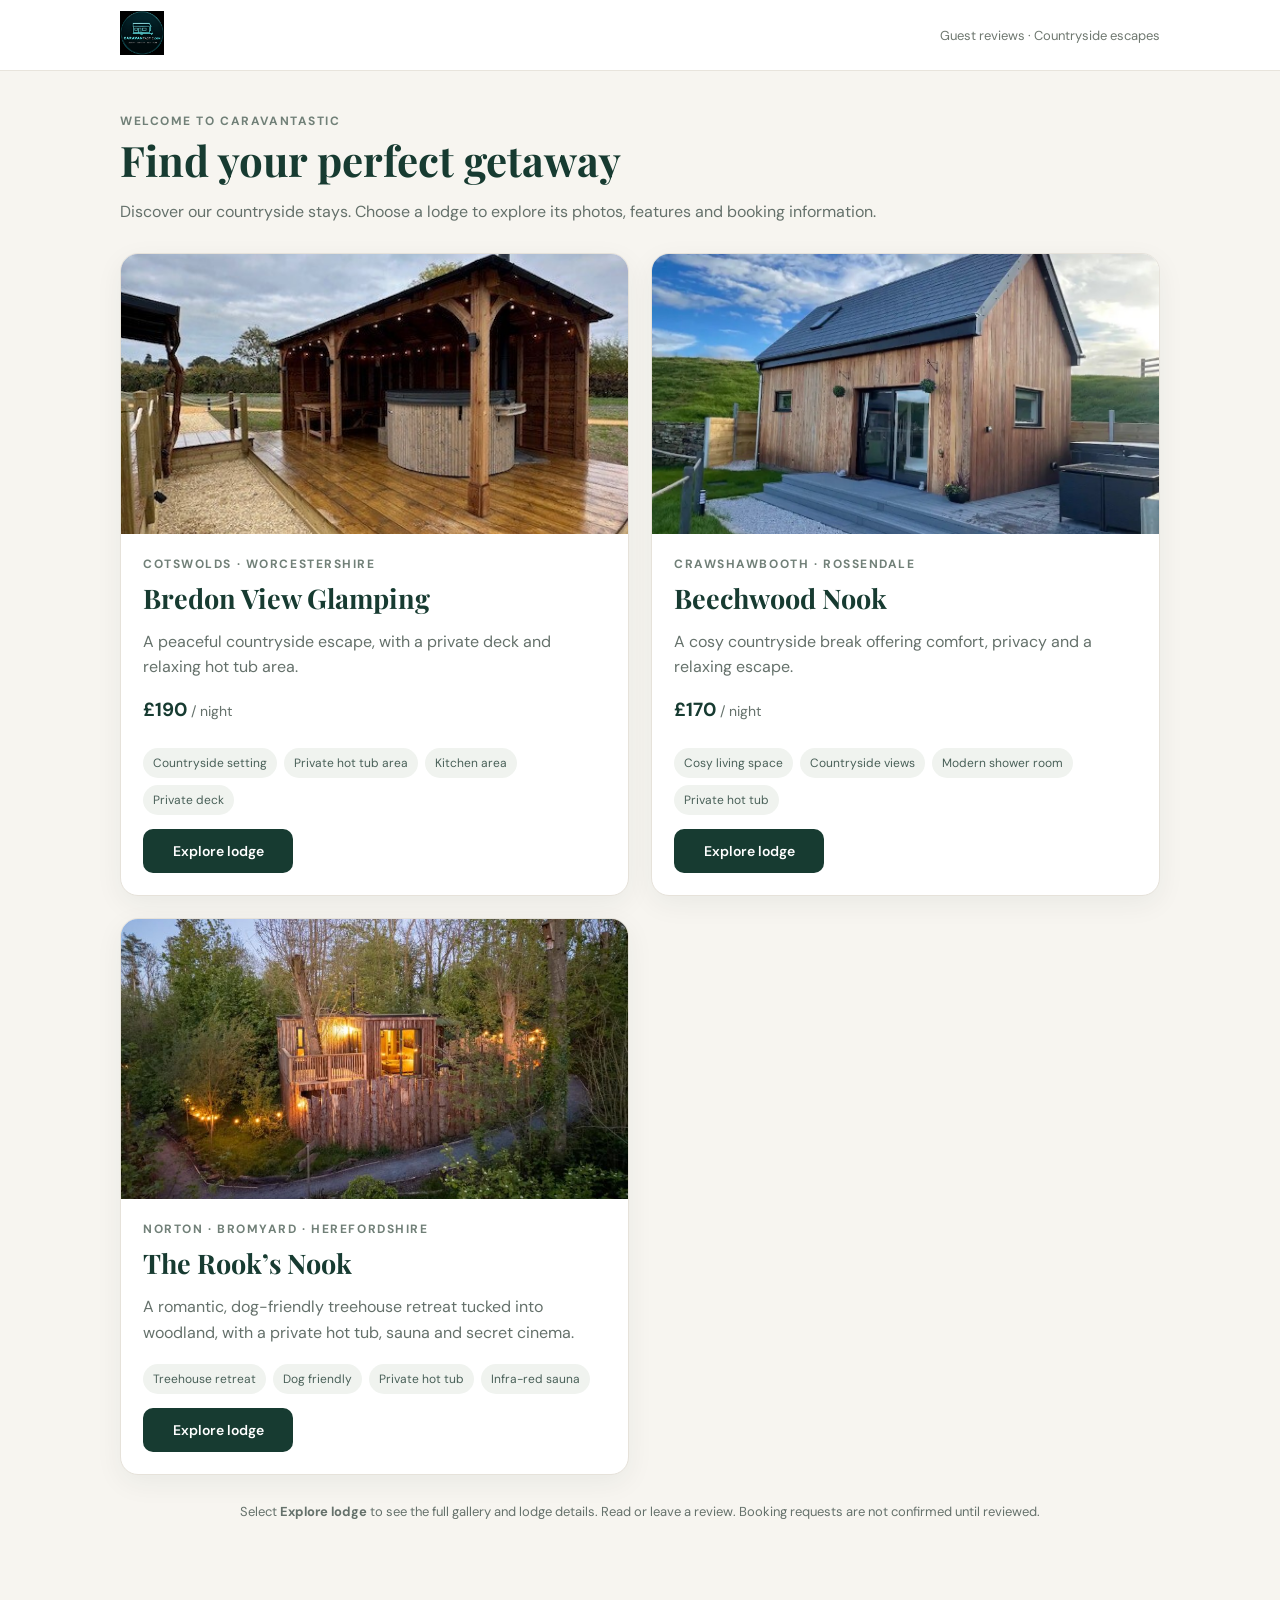
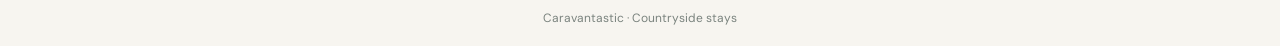
==== index.html @ 13714941 "Add files via upload" ====
<!doctype html>
<html lang="en"><head><meta charset="utf-8"><meta name="viewport" content="width=device-width,initial-scale=1"><title>Caravantastic Lodges | Countryside escapes</title><meta name="description" content="Discover Bredon View Glamping and Beechwood Nook."><link rel="stylesheet" href="style.css"></head>
<body><header><div class="wrap nav"><a class="brand" href="index.html"><img src="logo.jpeg" alt="Caravantastic"></a><span class="step"><a href="review.html">Guest reviews</a> · Countryside escapes</span></div></header>
<main><div class="wrap"><div class="eyebrow">Welcome to Caravantastic</div><h1>Find your perfect getaway</h1><p class="sub">Discover our countryside stays. Choose a lodge to explore its photos, features and booking information.</p>
<div class="grid lodge-grid">
<article class="card lodge-card"><a class="lodge-photo" href="bredon.html" aria-label="Explore Bredon View Glamping"><img src="bredon-07.jpeg" alt="Bredon View Glamping"></a><div class="info"><div class="eyebrow">Cotswolds · Worcestershire</div><h2>Bredon View Glamping</h2><p class="card-copy">A peaceful countryside escape, with a private deck and relaxing hot tub area.</p><div class="price">£190 <span>/ night</span></div><div class="features"><span class="tag">Countryside setting</span><span class="tag">Private hot tub area</span><span class="tag">Kitchen area</span><span class="tag">Private deck</span></div><a class="btn lodge-link" href="bredon.html">Explore lodge</a></div></article>
<article class="card lodge-card"><a class="lodge-photo" href="beechwood.html" aria-label="Explore Beechwood Nook"><img src="beechwood-01.jpeg" alt="Beechwood Nook"></a><div class="info"><div class="eyebrow">Crawshawbooth · Rossendale</div><h2>Beechwood Nook</h2><p class="card-copy">A cosy countryside break offering comfort, privacy and a relaxing escape.</p><div class="price">£170 <span>/ night</span></div><div class="features"><span class="tag">Cosy living space</span><span class="tag">Countryside views</span><span class="tag">Modern shower room</span><span class="tag">Private hot tub</span></div><a class="btn lodge-link" href="beechwood.html">Explore lodge</a></div></article>
<article class="card lodge-card"><a class="lodge-photo" href="rook.html" aria-label="Explore The Rook’s Nook"><img src="rook-01.jpeg" alt="The Rook’s Nook treehouse cabin"></a><div class="info"><div class="eyebrow">Norton · Bromyard · Herefordshire</div><h2>The Rook’s Nook</h2><p class="card-copy">A romantic, dog-friendly treehouse retreat tucked into woodland, with a private hot tub, sauna and secret cinema.</p><div class="features"><span class="tag">Treehouse retreat</span><span class="tag">Dog friendly</span><span class="tag">Private hot tub</span><span class="tag">Infra-red sauna</span></div><a class="btn lodge-link" href="rook.html">Explore lodge</a></div></article></div><p class="home-note">Select <strong>Explore lodge</strong> to see the full gallery and lodge details. <a href="review.html">Read or leave a review.</a> Booking requests are not confirmed until reviewed.</p></div></main>
<footer>Caravantastic · Countryside stays</footer></body></html>
---- style.css ----
@import url('https://fonts.googleapis.com/css2?family=DM+Sans:wght@400;500;600;700&family=Playfair+Display:wght@600;700&display=swap');
*{box-sizing:border-box}body{margin:0;background:#f7f5f0;color:#173b31;font-family:'DM Sans',sans-serif}a{text-decoration:none;color:inherit}.wrap{max-width:1080px;margin:auto;padding:0 20px}header{background:#fff;border-bottom:1px solid #e8e4dc}.nav{height:70px;display:flex;align-items:center;justify-content:space-between}.brand img{height:44px;max-width:190px;object-fit:contain}.brand-text{font:700 26px 'Playfair Display',serif}.step{font-size:13px;color:#6e776f}main{padding:42px 0 70px}h1,h2{font-family:'Playfair Display',serif}h1{font-size:42px;line-height:1.1;margin:8px 0 12px}.eyebrow{text-transform:uppercase;letter-spacing:.13em;font-size:12px;font-weight:700;color:#718078}.sub,.muted{color:#65716b;line-height:1.6}.grid,.pay-grid{display:grid;grid-template-columns:repeat(2,1fr);gap:22px;margin-top:28px}.card,.panel,.pay-card{background:#fff;border:1px solid #e6e2da;border-radius:18px;box-shadow:0 8px 28px rgba(23,59,49,.06)}.card{overflow:hidden}.gallery{display:grid;grid-template-columns:2fr 1fr;gap:4px;height:260px;background:#eee}.gallery img{width:100%;height:100%;object-fit:cover}.gallery .side{display:grid;grid-template-rows:1fr 1fr;gap:4px}.info,.panel,.pay-card{padding:22px}.location{color:#6c7771;font-size:14px}.price{font-weight:700;font-size:19px;margin:12px 0}.features{display:flex;flex-wrap:wrap;gap:7px;margin:14px 0}.tag{background:#f0f3ef;border-radius:999px;padding:7px 10px;font-size:12px;color:#496058}button,.btn{border:0;background:#173b31;color:#fff;padding:13px 17px;border-radius:10px;font:600 14px 'DM Sans';cursor:pointer;display:inline-flex;justify-content:center}.secondary{background:#fff!important;color:#173b31!important;border:1px solid #ccd4cf!important}.actions{display:flex;gap:12px;margin-top:28px}.right{margin-left:auto}.row,.summary{display:grid;grid-template-columns:1fr 1fr;gap:16px}.field{margin-bottom:17px}label{display:block;font-weight:600;font-size:13px;margin-bottom:7px}input,textarea{width:100%;border:1px solid #d5dcd7;border-radius:10px;padding:13px;background:#fff;font:15px 'DM Sans';color:#173b31}textarea{min-height:110px}.notice{background:#f0f3ef;border-radius:12px;padding:14px;margin:15px 0;color:#52645d;font-size:13px;line-height:1.5}.summary{gap:0;border-top:1px solid #e8e4dc}.summary div{padding:13px 0;border-bottom:1px solid #e8e4dc}.summary strong{display:block;font-size:12px;color:#748078;margin-bottom:4px}.total{font-size:24px;font-weight:700;margin-top:20px}.wallet{word-break:break-all;background:#f5f6f3;padding:12px;border-radius:9px;font-size:13px;margin:12px 0}footer{text-align:center;color:#7a837e;font-size:12px;padding:20px}@media(max-width:720px){h1{font-size:34px}.grid,.pay-grid,.row,.summary{grid-template-columns:1fr}.gallery{height:230px}.nav{height:64px}}.content-section{max-width:1000px;margin:45px auto;padding:20px;text-align:center}.reviews-grid{display:grid;grid-template-columns:repeat(auto-fit,minmax(220px,1fr));gap:20px}.review-card{padding:25px;background:#f4f1ec;border-radius:15px}.detail-cover{width:100%;max-height:450px;object-fit:cover;border-radius:18px}.gallery{display:grid;grid-template-columns:repeat(auto-fit,minmax(180px,1fr));gap:15px}.gallery img{width:100%;height:190px;object-fit:cover;border-radius:12px}
.cabin-details-inline{max-width:1100px;margin:50px auto;padding:20px}.details-intro{text-align:center}.cabin-accordion{margin:25px 0;border:1px solid #ddd;border-radius:18px;overflow:hidden;background:#fff;box-shadow:0 8px 25px #0000000d}.cabin-accordion summary{display:flex;align-items:center;gap:20px;padding:15px;cursor:pointer;list-style:none}.cabin-accordion summary::-webkit-details-marker{display:none}.cabin-accordion summary img{width:130px;height:100px;object-fit:cover;border-radius:12px}.cabin-accordion summary span{display:flex;flex-direction:column;gap:8px}.cabin-accordion summary small{opacity:.7}.accordion-content{padding:0 22px 25px}.inline-gallery{display:grid;grid-template-columns:repeat(auto-fit,minmax(150px,1fr));gap:12px}.inline-gallery img{width:100%;height:170px;object-fit:cover;border-radius:12px}.accordion-content li{margin:8px 0}@media(max-width:600px){.cabin-accordion summary img{width:95px;height:80px}}

/* Caravantastic lodge pages */
.lodge-grid{align-items:stretch}.lodge-card{display:flex;flex-direction:column}.lodge-photo{display:block;height:280px;overflow:hidden;background:#e8e8e2}.lodge-photo img{width:100%;height:100%;object-fit:cover;transition:transform .25s}.lodge-photo:hover img{transform:scale(1.025)}.lodge-card .info{display:flex;flex-direction:column;align-items:flex-start;flex:1}.lodge-card h2{font-size:27px;margin:8px 0}.card-copy{color:#65716b;line-height:1.6;margin:5px 0}.price span{font-size:14px;font-weight:400;color:#65716b}.lodge-link{margin-top:auto;min-width:150px}.home-note{text-align:center;color:#65716b;font-size:13px;margin:28px 0 0}.back-link{font-weight:600;color:#496058}.lodge-detail{max-width:950px}.detail-heading{display:flex;justify-content:space-between;align-items:center;gap:20px;padding:22px 0;border-bottom:1px solid #e6e2da}.detail-heading .price{font-size:24px;margin:0}.detail-section{padding:24px 0;border-bottom:1px solid #e6e2da}.detail-section h2{margin:0 0 12px}.detail-section p{line-height:1.75;color:#52645d}.feature-list{display:grid;grid-template-columns:repeat(2,minmax(0,1fr));gap:8px 25px;padding-left:20px}.feature-list li{padding:4px 0}.photo-gallery{display:grid;grid-template-columns:repeat(3,minmax(0,1fr));gap:12px}.photo-gallery a{display:block;overflow:hidden;border-radius:12px;background:#eee}.photo-gallery img{display:block;width:100%;height:180px;object-fit:cover;transition:transform .2s}.photo-gallery a:hover img{transform:scale(1.03)}.detail-cta{display:flex;gap:12px;flex-wrap:wrap;padding-top:24px}.detail-cover{display:block;width:100%;max-height:500px;object-fit:cover;border-radius:18px}.detail-heading .sub{margin:6px 0 0}@media(max-width:720px){.lodge-grid{grid-template-columns:1fr}.lodge-photo{height:235px}.photo-gallery{grid-template-columns:repeat(2,minmax(0,1fr))}.photo-gallery img{height:145px}.detail-heading{align-items:flex-start;flex-direction:column}.feature-list{grid-template-columns:1fr}}

/* Guest review cards */
.guest-review-grid{display:grid;grid-template-columns:repeat(auto-fit,minmax(220px,1fr));gap:16px;margin-top:18px}.guest-review{background:#fff;border:1px solid #e7e5df;border-radius:16px;padding:20px;box-shadow:0 8px 24px rgba(30,40,30,.05)}.guest-review h3{margin:8px 0;font-size:1.08rem}.guest-review p{color:#555;line-height:1.65}.review-stars{letter-spacing:2px;color:#b8893d;font-size:1.05rem}.review-label{display:inline-block;margin-top:10px;font-size:.78rem;font-weight:700;color:#7b5b2b;text-transform:uppercase;letter-spacing:.06em}.review-disclaimer{padding:12px 14px;background:#fff7e8;border-left:3px solid #c69b52;border-radius:6px;color:#684e25;font-size:.9rem;line-height:1.5}
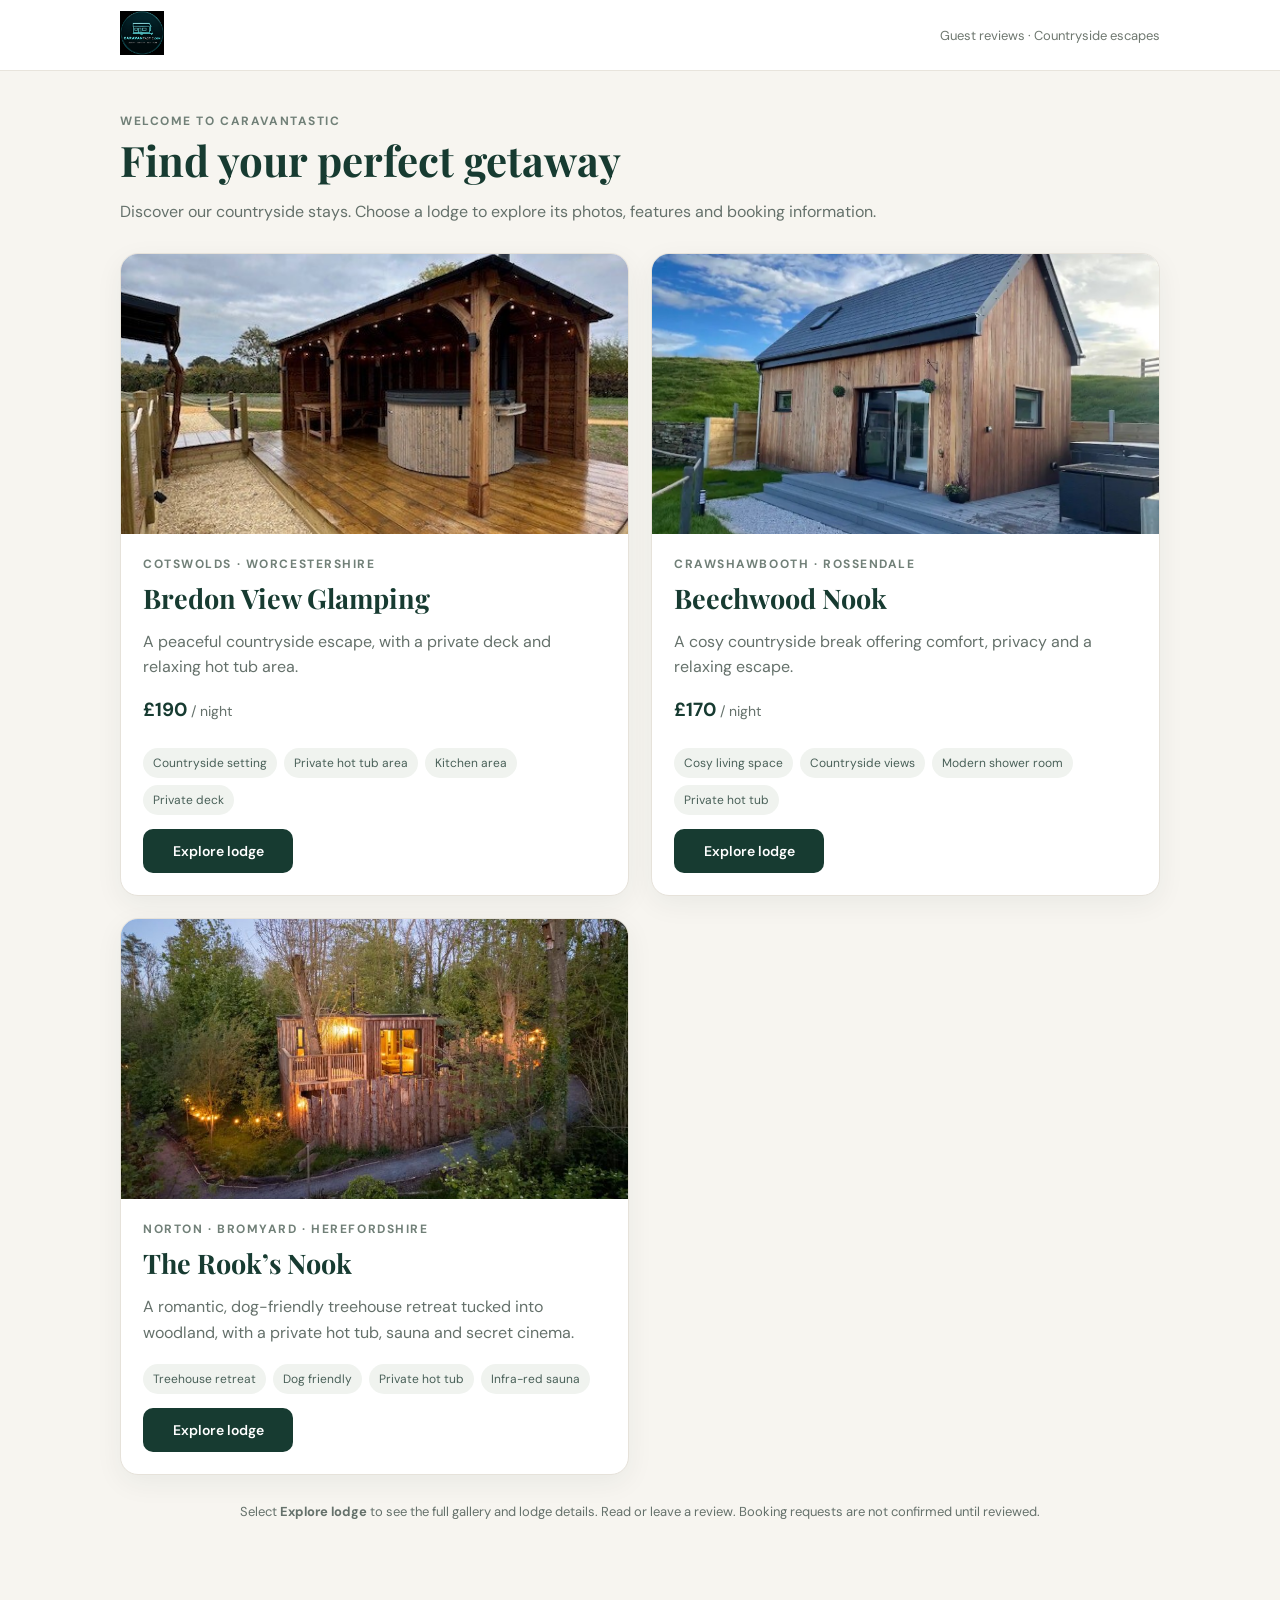
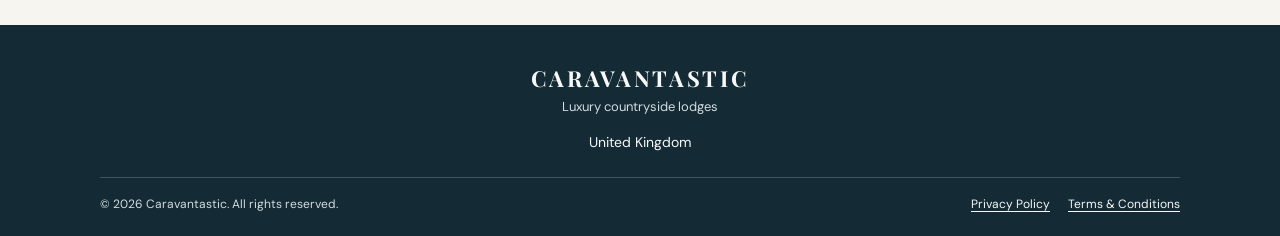
==== commit 357b8fe4: "Add files via upload" ====
--- a/index.html
+++ b/index.html
@@ -6,4 +6,4 @@
 <article class="card lodge-card"><a class="lodge-photo" href="bredon.html" aria-label="Explore Bredon View Glamping"><img src="bredon-07.jpeg" alt="Bredon View Glamping"></a><div class="info"><div class="eyebrow">Cotswolds · Worcestershire</div><h2>Bredon View Glamping</h2><p class="card-copy">A peaceful countryside escape, with a private deck and relaxing hot tub area.</p><div class="price">£190 <span>/ night</span></div><div class="features"><span class="tag">Countryside setting</span><span class="tag">Private hot tub area</span><span class="tag">Kitchen area</span><span class="tag">Private deck</span></div><a class="btn lodge-link" href="bredon.html">Explore lodge</a></div></article>
 <article class="card lodge-card"><a class="lodge-photo" href="beechwood.html" aria-label="Explore Beechwood Nook"><img src="beechwood-01.jpeg" alt="Beechwood Nook"></a><div class="info"><div class="eyebrow">Crawshawbooth · Rossendale</div><h2>Beechwood Nook</h2><p class="card-copy">A cosy countryside break offering comfort, privacy and a relaxing escape.</p><div class="price">£170 <span>/ night</span></div><div class="features"><span class="tag">Cosy living space</span><span class="tag">Countryside views</span><span class="tag">Modern shower room</span><span class="tag">Private hot tub</span></div><a class="btn lodge-link" href="beechwood.html">Explore lodge</a></div></article>
 <article class="card lodge-card"><a class="lodge-photo" href="rook.html" aria-label="Explore The Rook’s Nook"><img src="rook-01.jpeg" alt="The Rook’s Nook treehouse cabin"></a><div class="info"><div class="eyebrow">Norton · Bromyard · Herefordshire</div><h2>The Rook’s Nook</h2><p class="card-copy">A romantic, dog-friendly treehouse retreat tucked into woodland, with a private hot tub, sauna and secret cinema.</p><div class="features"><span class="tag">Treehouse retreat</span><span class="tag">Dog friendly</span><span class="tag">Private hot tub</span><span class="tag">Infra-red sauna</span></div><a class="btn lodge-link" href="rook.html">Explore lodge</a></div></article></div><p class="home-note">Select <strong>Explore lodge</strong> to see the full gallery and lodge details. <a href="review.html">Read or leave a review.</a> Booking requests are not confirmed until reviewed.</p></div></main>
-<footer>Caravantastic · Countryside stays</footer></body></html>+<footer class="site-footer"><div class="footer-brand">CARAVANTASTIC</div><div class="footer-tagline">Luxury countryside lodges</div><div class="footer-location">United Kingdom</div><div class="footer-bottom"><span>© 2026 Caravantastic. All rights reserved.</span><nav aria-label="Footer"><a href="privacy.html">Privacy Policy</a><a href="terms.html">Terms &amp; Conditions</a></nav></div></footer></body></html>
--- a/style.css
+++ b/style.css
@@ -7,3 +7,15 @@
 
 /* Guest review cards */
 .guest-review-grid{display:grid;grid-template-columns:repeat(auto-fit,minmax(220px,1fr));gap:16px;margin-top:18px}.guest-review{background:#fff;border:1px solid #e7e5df;border-radius:16px;padding:20px;box-shadow:0 8px 24px rgba(30,40,30,.05)}.guest-review h3{margin:8px 0;font-size:1.08rem}.guest-review p{color:#555;line-height:1.65}.review-stars{letter-spacing:2px;color:#b8893d;font-size:1.05rem}.review-label{display:inline-block;margin-top:10px;font-size:.78rem;font-weight:700;color:#7b5b2b;text-transform:uppercase;letter-spacing:.06em}.review-disclaimer{padding:12px 14px;background:#fff7e8;border-left:3px solid #c69b52;border-radius:6px;color:#684e25;font-size:.9rem;line-height:1.5}
+
+
+/* Refined site footer and review empty state */
+.site-footer{background:#142b35;color:#f7f8f7;text-align:center;padding:38px 20px 24px;margin-top:35px}
+.footer-brand{font-family:'Playfair Display',serif;font-size:22px;font-weight:700;letter-spacing:.12em}
+.footer-tagline{font-size:13px;color:#d3dcdf;margin-top:5px}
+.footer-location{font-size:14px;margin-top:18px;color:#f7f8f7}
+.footer-bottom{max-width:1080px;margin:26px auto 0;padding-top:18px;border-top:1px solid #40545c;display:flex;justify-content:space-between;align-items:center;gap:16px;font-size:12px;color:#d3dcdf}
+.footer-bottom nav{display:flex;gap:18px;flex-wrap:wrap;justify-content:center}
+.footer-bottom a{color:#f7f8f7;text-decoration:underline;text-underline-offset:3px}
+.reviews-coming-soon{background:#fff;border:1px solid #e7e5df;border-radius:12px;padding:18px;color:#65716b!important}
+@media(max-width:600px){.footer-bottom{flex-direction:column;line-height:1.6}}
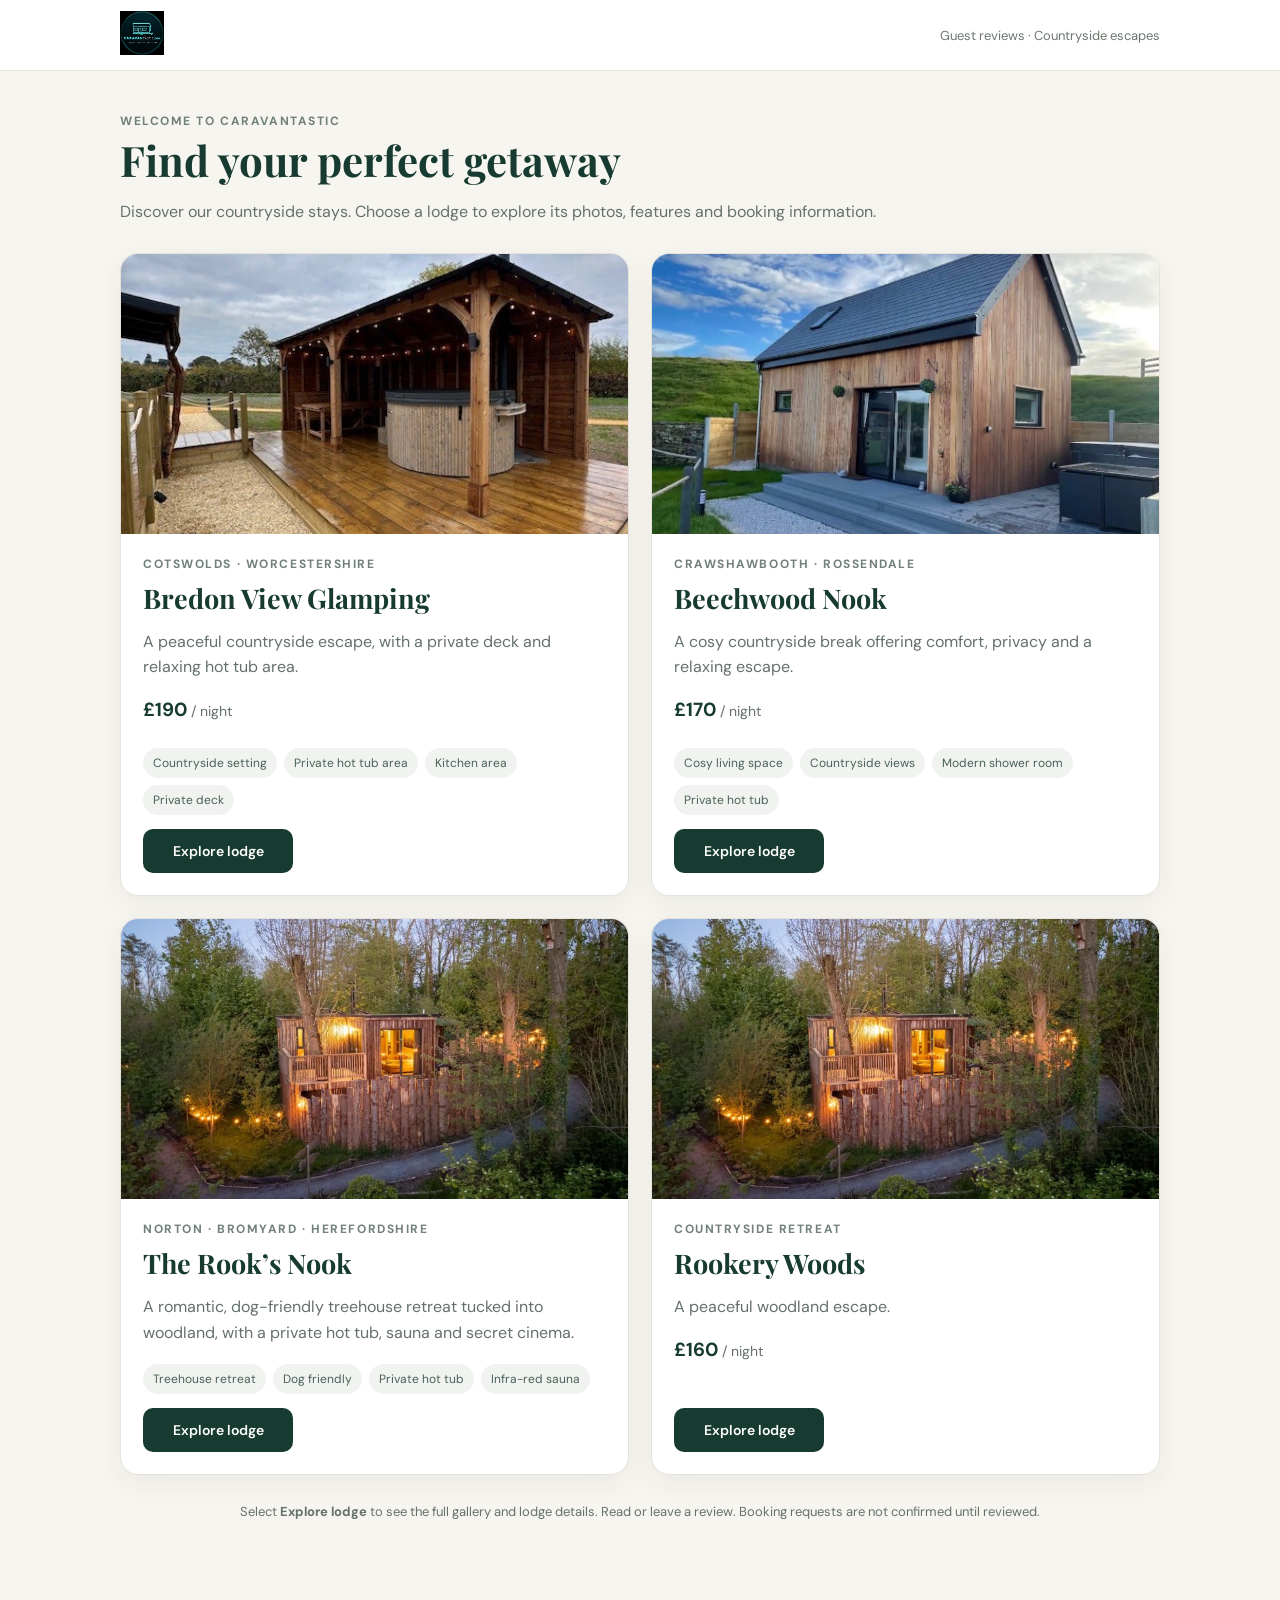
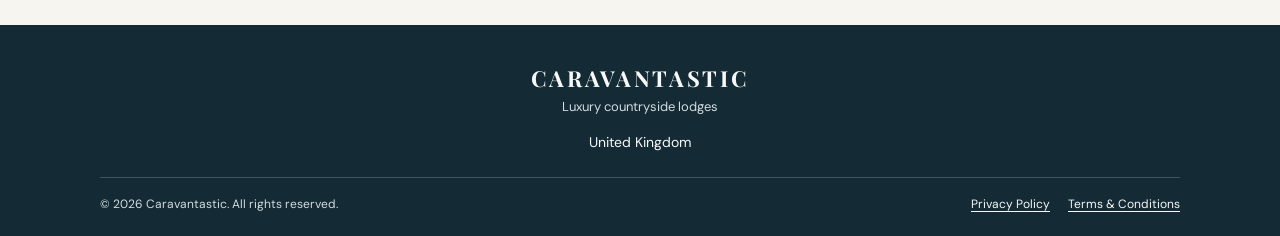
==== commit 049821b8: "Add files via upload" ====
--- a/index.html
+++ b/index.html
@@ -5,5 +5,5 @@
 <div class="grid lodge-grid">
 <article class="card lodge-card"><a class="lodge-photo" href="bredon.html" aria-label="Explore Bredon View Glamping"><img src="bredon-07.jpeg" alt="Bredon View Glamping"></a><div class="info"><div class="eyebrow">Cotswolds · Worcestershire</div><h2>Bredon View Glamping</h2><p class="card-copy">A peaceful countryside escape, with a private deck and relaxing hot tub area.</p><div class="price">£190 <span>/ night</span></div><div class="features"><span class="tag">Countryside setting</span><span class="tag">Private hot tub area</span><span class="tag">Kitchen area</span><span class="tag">Private deck</span></div><a class="btn lodge-link" href="bredon.html">Explore lodge</a></div></article>
 <article class="card lodge-card"><a class="lodge-photo" href="beechwood.html" aria-label="Explore Beechwood Nook"><img src="beechwood-01.jpeg" alt="Beechwood Nook"></a><div class="info"><div class="eyebrow">Crawshawbooth · Rossendale</div><h2>Beechwood Nook</h2><p class="card-copy">A cosy countryside break offering comfort, privacy and a relaxing escape.</p><div class="price">£170 <span>/ night</span></div><div class="features"><span class="tag">Cosy living space</span><span class="tag">Countryside views</span><span class="tag">Modern shower room</span><span class="tag">Private hot tub</span></div><a class="btn lodge-link" href="beechwood.html">Explore lodge</a></div></article>
-<article class="card lodge-card"><a class="lodge-photo" href="rook.html" aria-label="Explore The Rook’s Nook"><img src="rook-01.jpeg" alt="The Rook’s Nook treehouse cabin"></a><div class="info"><div class="eyebrow">Norton · Bromyard · Herefordshire</div><h2>The Rook’s Nook</h2><p class="card-copy">A romantic, dog-friendly treehouse retreat tucked into woodland, with a private hot tub, sauna and secret cinema.</p><div class="features"><span class="tag">Treehouse retreat</span><span class="tag">Dog friendly</span><span class="tag">Private hot tub</span><span class="tag">Infra-red sauna</span></div><a class="btn lodge-link" href="rook.html">Explore lodge</a></div></article></div><p class="home-note">Select <strong>Explore lodge</strong> to see the full gallery and lodge details. <a href="review.html">Read or leave a review.</a> Booking requests are not confirmed until reviewed.</p></div></main>
+<article class="card lodge-card"><a class="lodge-photo" href="rook.html" aria-label="Explore The Rook’s Nook"><img src="rook-01.jpeg" alt="The Rook’s Nook treehouse cabin"></a><div class="info"><div class="eyebrow">Norton · Bromyard · Herefordshire</div><h2>The Rook’s Nook</h2><p class="card-copy">A romantic, dog-friendly treehouse retreat tucked into woodland, with a private hot tub, sauna and secret cinema.</p><div class="features"><span class="tag">Treehouse retreat</span><span class="tag">Dog friendly</span><span class="tag">Private hot tub</span><span class="tag">Infra-red sauna</span></div><a class="btn lodge-link" href="rook.html">Explore lodge</a></div></article><article class="card lodge-card"><a class="lodge-photo" href="rookery-woods.html" aria-label="Explore Rookery Woods"><img src="rook-01.jpeg" alt="Rookery Woods"></a><div class="info"><div class="eyebrow">Countryside retreat</div><h2>Rookery Woods</h2><p class="card-copy">A peaceful woodland escape.</p><div class="price">£160 <span>/ night</span></div><a class="btn lodge-link" href="rookery-woods.html">Explore lodge</a></div></article></div><p class="home-note">Select <strong>Explore lodge</strong> to see the full gallery and lodge details. <a href="review.html">Read or leave a review.</a> Booking requests are not confirmed until reviewed.</p></div></main>
 <footer class="site-footer"><div class="footer-brand">CARAVANTASTIC</div><div class="footer-tagline">Luxury countryside lodges</div><div class="footer-location">United Kingdom</div><div class="footer-bottom"><span>© 2026 Caravantastic. All rights reserved.</span><nav aria-label="Footer"><a href="privacy.html">Privacy Policy</a><a href="terms.html">Terms &amp; Conditions</a></nav></div></footer></body></html>
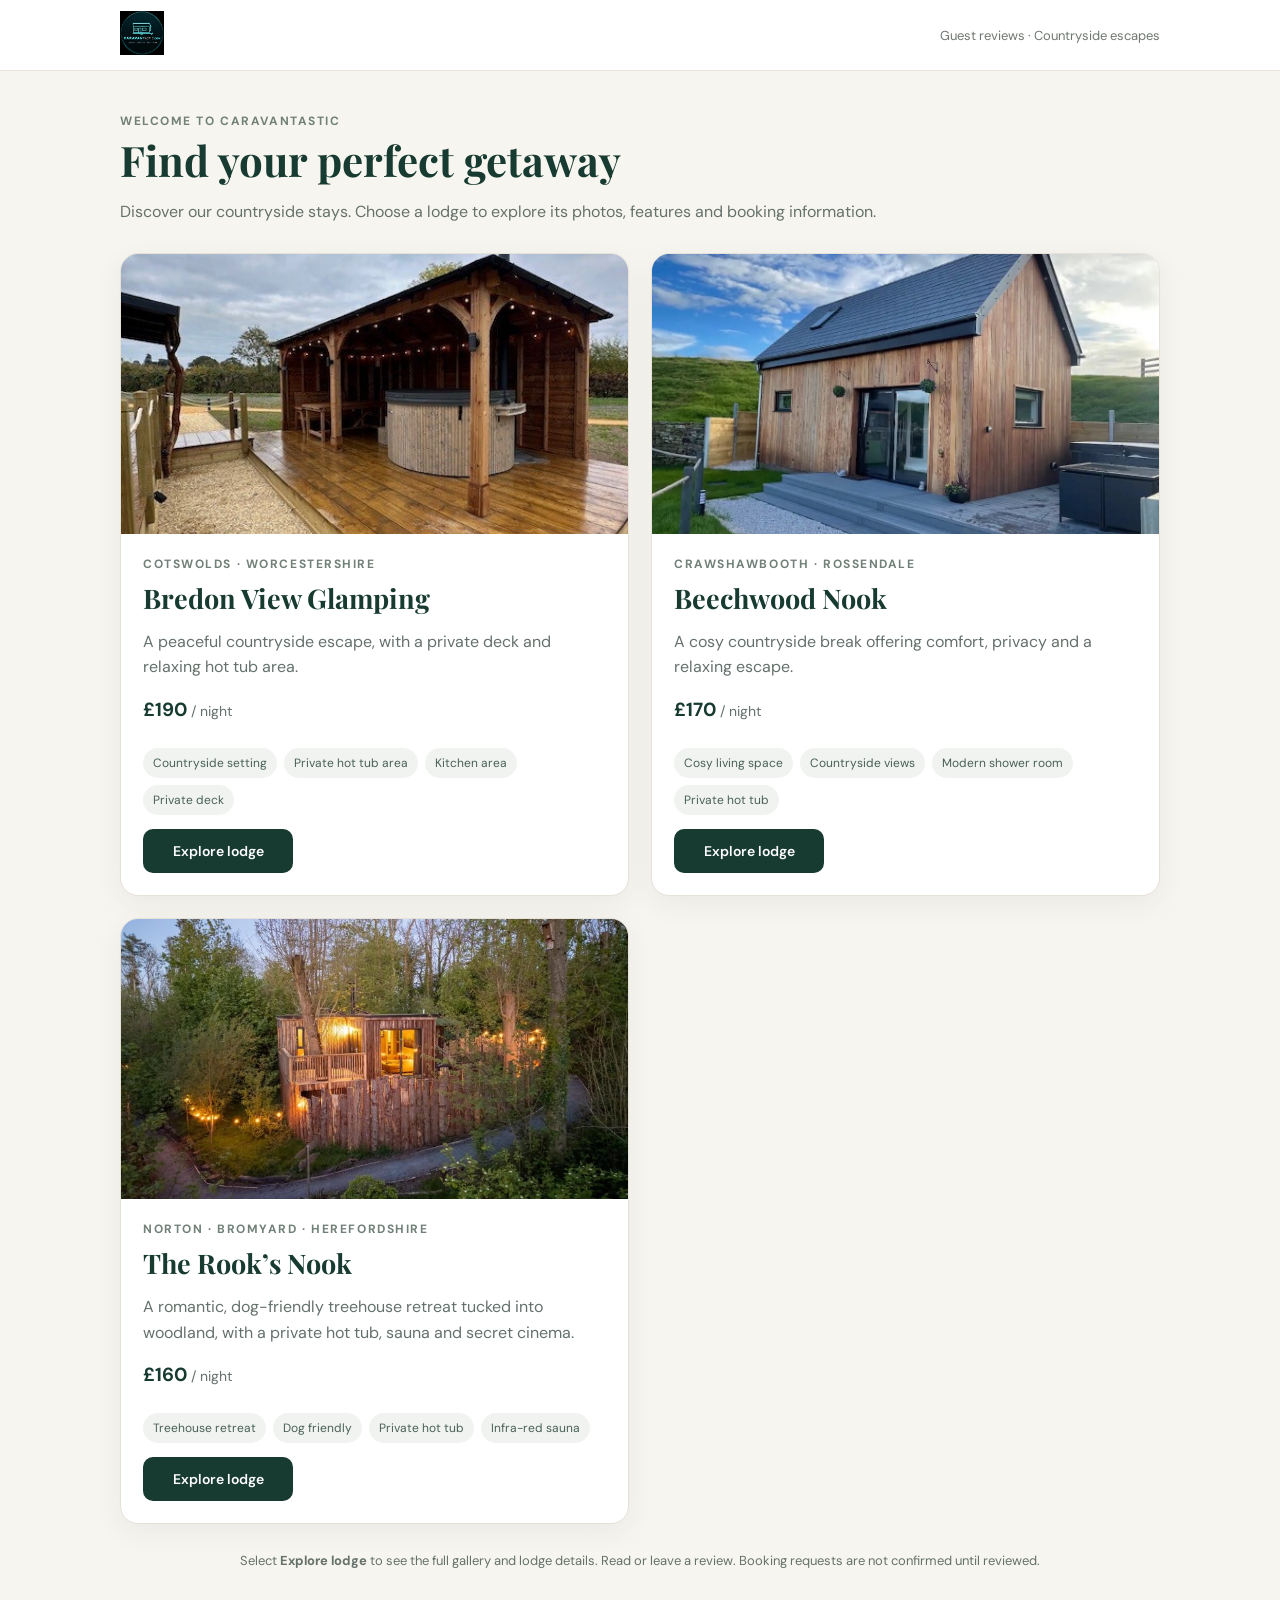
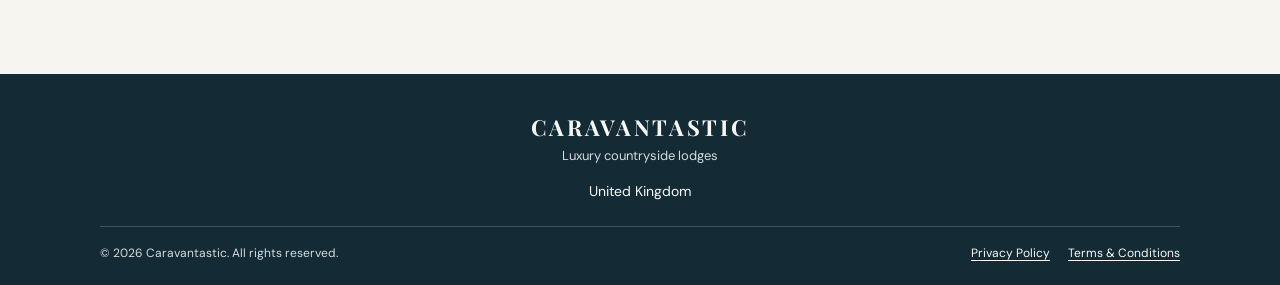
==== commit 786b8128: "Add files via upload" ====
--- a/index.html
+++ b/index.html
@@ -5,5 +5,5 @@
 <div class="grid lodge-grid">
 <article class="card lodge-card"><a class="lodge-photo" href="bredon.html" aria-label="Explore Bredon View Glamping"><img src="bredon-07.jpeg" alt="Bredon View Glamping"></a><div class="info"><div class="eyebrow">Cotswolds · Worcestershire</div><h2>Bredon View Glamping</h2><p class="card-copy">A peaceful countryside escape, with a private deck and relaxing hot tub area.</p><div class="price">£190 <span>/ night</span></div><div class="features"><span class="tag">Countryside setting</span><span class="tag">Private hot tub area</span><span class="tag">Kitchen area</span><span class="tag">Private deck</span></div><a class="btn lodge-link" href="bredon.html">Explore lodge</a></div></article>
 <article class="card lodge-card"><a class="lodge-photo" href="beechwood.html" aria-label="Explore Beechwood Nook"><img src="beechwood-01.jpeg" alt="Beechwood Nook"></a><div class="info"><div class="eyebrow">Crawshawbooth · Rossendale</div><h2>Beechwood Nook</h2><p class="card-copy">A cosy countryside break offering comfort, privacy and a relaxing escape.</p><div class="price">£170 <span>/ night</span></div><div class="features"><span class="tag">Cosy living space</span><span class="tag">Countryside views</span><span class="tag">Modern shower room</span><span class="tag">Private hot tub</span></div><a class="btn lodge-link" href="beechwood.html">Explore lodge</a></div></article>
-<article class="card lodge-card"><a class="lodge-photo" href="rook.html" aria-label="Explore The Rook’s Nook"><img src="rook-01.jpeg" alt="The Rook’s Nook treehouse cabin"></a><div class="info"><div class="eyebrow">Norton · Bromyard · Herefordshire</div><h2>The Rook’s Nook</h2><p class="card-copy">A romantic, dog-friendly treehouse retreat tucked into woodland, with a private hot tub, sauna and secret cinema.</p><div class="features"><span class="tag">Treehouse retreat</span><span class="tag">Dog friendly</span><span class="tag">Private hot tub</span><span class="tag">Infra-red sauna</span></div><a class="btn lodge-link" href="rook.html">Explore lodge</a></div></article><article class="card lodge-card"><a class="lodge-photo" href="rookery-woods.html" aria-label="Explore Rookery Woods"><img src="rook-01.jpeg" alt="Rookery Woods"></a><div class="info"><div class="eyebrow">Countryside retreat</div><h2>Rookery Woods</h2><p class="card-copy">A peaceful woodland escape.</p><div class="price">£160 <span>/ night</span></div><a class="btn lodge-link" href="rookery-woods.html">Explore lodge</a></div></article></div><p class="home-note">Select <strong>Explore lodge</strong> to see the full gallery and lodge details. <a href="review.html">Read or leave a review.</a> Booking requests are not confirmed until reviewed.</p></div></main>
+<article class="card lodge-card"><a class="lodge-photo" href="rook.html" aria-label="Explore The Rook’s Nook"><img src="rook-01.jpeg" alt="The Rook’s Nook treehouse cabin"></a><div class="info"><div class="eyebrow">Norton · Bromyard · Herefordshire</div><h2>The Rook’s Nook</h2><p class="card-copy">A romantic, dog-friendly treehouse retreat tucked into woodland, with a private hot tub, sauna and secret cinema.</p><div class="price">£160 <span>/ night</span></div><div class="features"><span class="tag">Treehouse retreat</span><span class="tag">Dog friendly</span><span class="tag">Private hot tub</span><span class="tag">Infra-red sauna</span></div><a class="btn lodge-link" href="rook.html">Explore lodge</a></div></article></div><p class="home-note">Select <strong>Explore lodge</strong> to see the full gallery and lodge details. <a href="review.html">Read or leave a review.</a> Booking requests are not confirmed until reviewed.</p></div></main>
 <footer class="site-footer"><div class="footer-brand">CARAVANTASTIC</div><div class="footer-tagline">Luxury countryside lodges</div><div class="footer-location">United Kingdom</div><div class="footer-bottom"><span>© 2026 Caravantastic. All rights reserved.</span><nav aria-label="Footer"><a href="privacy.html">Privacy Policy</a><a href="terms.html">Terms &amp; Conditions</a></nav></div></footer></body></html>
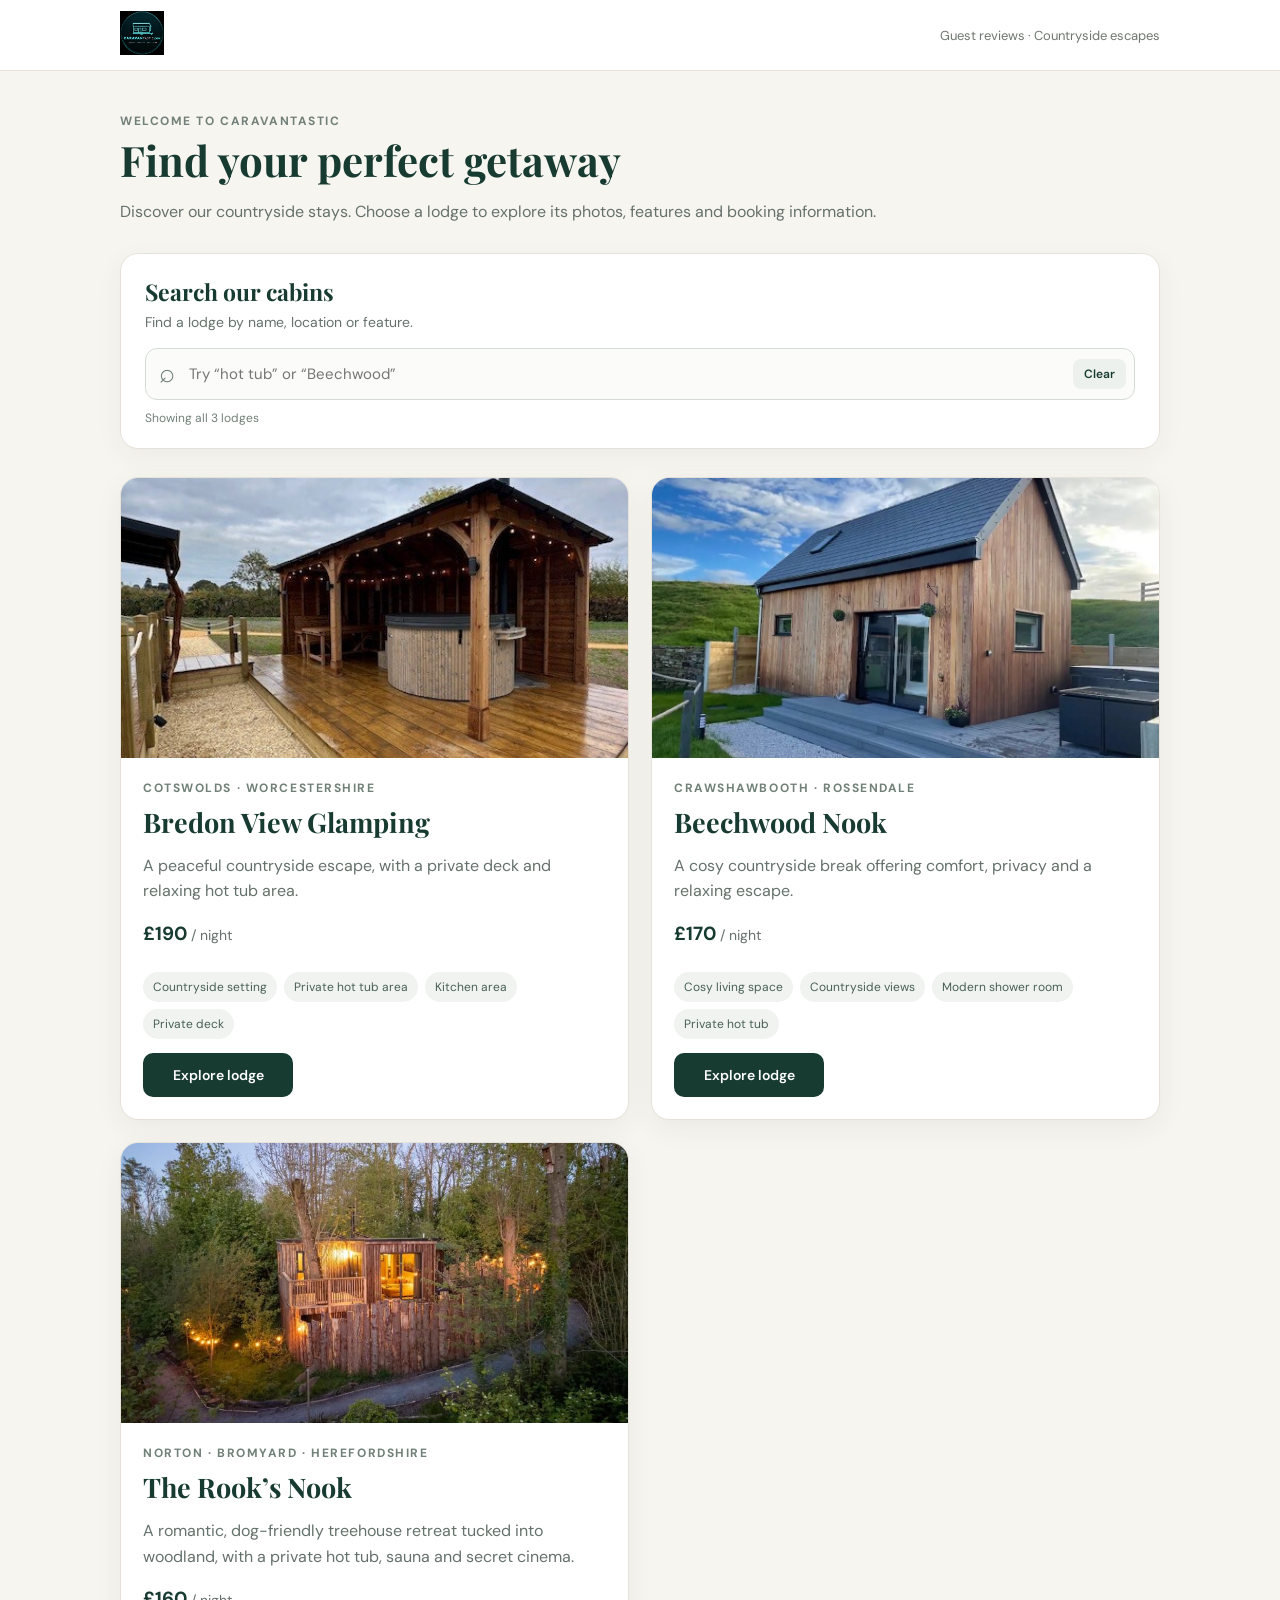
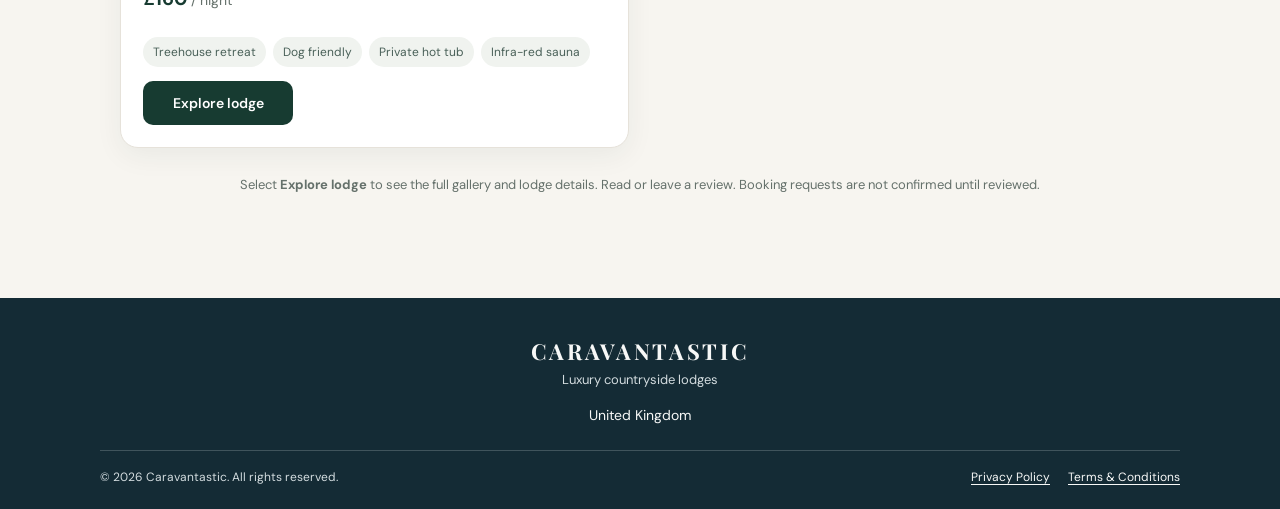
==== commit 19fb2d4d: "Add files via upload" ====
--- a/index.html
+++ b/index.html
@@ -2,8 +2,35 @@
 <html lang="en"><head><meta charset="utf-8"><meta name="viewport" content="width=device-width,initial-scale=1"><title>Caravantastic Lodges | Countryside escapes</title><meta name="description" content="Discover Bredon View Glamping and Beechwood Nook."><link rel="stylesheet" href="style.css"></head>
 <body><header><div class="wrap nav"><a class="brand" href="index.html"><img src="logo.jpeg" alt="Caravantastic"></a><span class="step"><a href="review.html">Guest reviews</a> · Countryside escapes</span></div></header>
 <main><div class="wrap"><div class="eyebrow">Welcome to Caravantastic</div><h1>Find your perfect getaway</h1><p class="sub">Discover our countryside stays. Choose a lodge to explore its photos, features and booking information.</p>
-<div class="grid lodge-grid">
+<section class="cabin-search" aria-label="Search cabins">
+<div class="cabin-search-copy"><h2>Search our cabins</h2><p>Find a lodge by name, location or feature.</p></div>
+<div class="cabin-search-control"><span class="search-icon" aria-hidden="true">⌕</span><input id="cabinSearch" type="search" placeholder="Try “hot tub” or “Beechwood”" aria-label="Search cabins by name, location or feature" autocomplete="off"><button type="button" id="clearCabinSearch" class="search-clear" hidden>Clear</button></div>
+<p id="cabinSearchStatus" class="search-status" aria-live="polite">Showing all 3 lodges</p>
+</section>
+<div class="grid lodge-grid" id="lodgeGrid">
 <article class="card lodge-card"><a class="lodge-photo" href="bredon.html" aria-label="Explore Bredon View Glamping"><img src="bredon-07.jpeg" alt="Bredon View Glamping"></a><div class="info"><div class="eyebrow">Cotswolds · Worcestershire</div><h2>Bredon View Glamping</h2><p class="card-copy">A peaceful countryside escape, with a private deck and relaxing hot tub area.</p><div class="price">£190 <span>/ night</span></div><div class="features"><span class="tag">Countryside setting</span><span class="tag">Private hot tub area</span><span class="tag">Kitchen area</span><span class="tag">Private deck</span></div><a class="btn lodge-link" href="bredon.html">Explore lodge</a></div></article>
 <article class="card lodge-card"><a class="lodge-photo" href="beechwood.html" aria-label="Explore Beechwood Nook"><img src="beechwood-01.jpeg" alt="Beechwood Nook"></a><div class="info"><div class="eyebrow">Crawshawbooth · Rossendale</div><h2>Beechwood Nook</h2><p class="card-copy">A cosy countryside break offering comfort, privacy and a relaxing escape.</p><div class="price">£170 <span>/ night</span></div><div class="features"><span class="tag">Cosy living space</span><span class="tag">Countryside views</span><span class="tag">Modern shower room</span><span class="tag">Private hot tub</span></div><a class="btn lodge-link" href="beechwood.html">Explore lodge</a></div></article>
-<article class="card lodge-card"><a class="lodge-photo" href="rook.html" aria-label="Explore The Rook’s Nook"><img src="rook-01.jpeg" alt="The Rook’s Nook treehouse cabin"></a><div class="info"><div class="eyebrow">Norton · Bromyard · Herefordshire</div><h2>The Rook’s Nook</h2><p class="card-copy">A romantic, dog-friendly treehouse retreat tucked into woodland, with a private hot tub, sauna and secret cinema.</p><div class="price">£160 <span>/ night</span></div><div class="features"><span class="tag">Treehouse retreat</span><span class="tag">Dog friendly</span><span class="tag">Private hot tub</span><span class="tag">Infra-red sauna</span></div><a class="btn lodge-link" href="rook.html">Explore lodge</a></div></article></div><p class="home-note">Select <strong>Explore lodge</strong> to see the full gallery and lodge details. <a href="review.html">Read or leave a review.</a> Booking requests are not confirmed until reviewed.</p></div></main>
-<footer class="site-footer"><div class="footer-brand">CARAVANTASTIC</div><div class="footer-tagline">Luxury countryside lodges</div><div class="footer-location">United Kingdom</div><div class="footer-bottom"><span>© 2026 Caravantastic. All rights reserved.</span><nav aria-label="Footer"><a href="privacy.html">Privacy Policy</a><a href="terms.html">Terms &amp; Conditions</a></nav></div></footer></body></html>+<article class="card lodge-card"><a class="lodge-photo" href="rook.html" aria-label="Explore The Rook’s Nook"><img src="rook-01.jpeg" alt="The Rook’s Nook treehouse cabin"></a><div class="info"><div class="eyebrow">Norton · Bromyard · Herefordshire</div><h2>The Rook’s Nook</h2><p class="card-copy">A romantic, dog-friendly treehouse retreat tucked into woodland, with a private hot tub, sauna and secret cinema.</p><div class="price">£160 <span>/ night</span></div><div class="features"><span class="tag">Treehouse retreat</span><span class="tag">Dog friendly</span><span class="tag">Private hot tub</span><span class="tag">Infra-red sauna</span></div><a class="btn lodge-link" href="rook.html">Explore lodge</a></div></article></div><p id="cabinNoResults" class="cabin-no-results" hidden>No lodges match that search. Try another name, location or feature.</p><p class="home-note">Select <strong>Explore lodge</strong> to see the full gallery and lodge details. <a href="review.html">Read or leave a review.</a> Booking requests are not confirmed until reviewed.</p></div></main>
+<footer class="site-footer"><div class="footer-brand">CARAVANTASTIC</div><div class="footer-tagline">Luxury countryside lodges</div><div class="footer-location">United Kingdom</div><div class="footer-bottom"><span>© 2026 Caravantastic. All rights reserved.</span><nav aria-label="Footer"><a href="privacy.html">Privacy Policy</a><a href="terms.html">Terms &amp; Conditions</a></nav></div></footer><script>
+(() => {
+  const input = document.getElementById('cabinSearch');
+  const clear = document.getElementById('clearCabinSearch');
+  const cards = [...document.querySelectorAll('#lodgeGrid .lodge-card')];
+  const status = document.getElementById('cabinSearchStatus');
+  const empty = document.getElementById('cabinNoResults');
+  const update = () => {
+    const query = input.value.trim().toLocaleLowerCase();
+    let visible = 0;
+    cards.forEach(card => {
+      const matches = card.textContent.toLocaleLowerCase().includes(query);
+      card.hidden = !matches;
+      if (matches) visible++;
+    });
+    status.textContent = query ? `${visible} ${visible === 1 ? 'lodge' : 'lodges'} found` : 'Showing all 3 lodges';
+    empty.hidden = visible !== 0;
+    clear.hidden = !input.value;
+  };
+  input.addEventListener('input', update);
+  clear.addEventListener('click', () => { input.value = ''; update(); input.focus(); });
+})();
+</script></body></html>
--- a/style.css
+++ b/style.css
@@ -19,3 +19,53 @@
 .footer-bottom a{color:#f7f8f7;text-decoration:underline;text-underline-offset:3px}
 .reviews-coming-soon{background:#fff;border:1px solid #e7e5df;border-radius:12px;padding:18px;color:#65716b!important}
 @media(max-width:600px){.footer-bottom{flex-direction:column;line-height:1.6}}
+
+/* Checkout page refresh */
+.checkout-page{background:#f6f7f5;color:#173b31}.checkout-header{background:#fff;border-bottom:1px solid #e6e9e5}.checkout-nav{min-height:82px;display:flex;align-items:center;justify-content:space-between;gap:18px}.checkout-brand{display:flex;align-items:center;gap:11px;font:700 22px 'Playfair Display',serif;letter-spacing:-.02em}.checkout-brand small{display:block;font:700 9px 'DM Sans',sans-serif;letter-spacing:.24em;color:#7b8981;margin-top:2px}.checkout-brand-mark{display:grid;place-items:center;width:42px;height:42px;border-radius:13px;background:#173b31;color:#fff;font:700 24px 'Playfair Display',serif}.checkout-step{text-align:right;color:#77837c;font-size:10px;letter-spacing:.14em;font-weight:700}.checkout-step strong{display:block;color:#173b31;font-size:13px;letter-spacing:0;margin-top:4px}.checkout-step i{font-style:normal;color:#849088;font-weight:400}.checkout-main{padding:25px 0 55px}.checkout-progress{display:flex;gap:6px;margin-bottom:32px}.checkout-progress span{height:4px;flex:1;background:#dce3dd;border-radius:20px}.checkout-progress span.active{background:#173b31}.checkout-heading{display:flex;align-items:flex-end;justify-content:space-between;gap:20px;margin-bottom:26px}.checkout-kicker{font-size:11px;letter-spacing:.16em;font-weight:700;color:#718078}.checkout-heading h1{font-size:clamp(32px,4vw,46px);margin:9px 0 8px;letter-spacing:-.035em}.checkout-heading p{margin:0;color:#69766f;line-height:1.6}.checkout-trust{background:#eaf1eb;color:#486256;padding:10px 14px;border-radius:999px;font-size:12px;font-weight:600;white-space:nowrap}.checkout-trust span{font-weight:700;margin-right:5px}.checkout-layout{display:grid;grid-template-columns:minmax(0,1.55fr) minmax(280px,.85fr);gap:22px;align-items:start}.checkout-payment-panel,.checkout-summary-panel{background:#fff;border:1px solid #e2e7e1;border-radius:18px;box-shadow:0 10px 32px rgba(23,59,49,.045)}.checkout-payment-panel{padding:25px}.checkout-panel-title{display:flex;justify-content:space-between;align-items:center;gap:15px}.checkout-panel-title>div{display:flex;align-items:center;gap:12px}.checkout-number{display:grid;place-items:center;width:31px;height:31px;border-radius:9px;background:#edf2ed;color:#3c5b4e;font-size:11px;font-weight:700}.checkout-panel-title h2,.checkout-summary-panel h2{font:700 23px 'Playfair Display',serif;margin:0}.checkout-required{font-size:11px;color:#7c8780}.checkout-help{color:#758078;font-size:13px;line-height:1.6;margin:12px 0 21px}.checkout-method{position:relative;display:grid;grid-template-columns:43px minmax(0,1fr) auto;gap:14px;align-items:center;padding:18px 0;border-top:1px solid #edf0ec}.method-icon{width:42px;height:42px;display:grid;place-items:center;border-radius:12px;font-size:20px;font-weight:700}.card-icon{background:#eef1f7;color:#314b79}.email-icon{background:#eaf3ed;color:#285a43}.whatsapp-icon{background:#e8f5eb;color:#20834b}.bitcoin-icon{background:#fff3e3;color:#b57922}.method-copy{min-width:0}.method-heading{display:flex;flex-wrap:wrap;align-items:center;gap:8px}.method-heading h3{font-size:15px;margin:0;font-weight:700;color:#203e34}.method-copy p{font-size:12px;color:#78827c;line-height:1.5;margin:5px 0 0}.method-tag{font-size:9px;font-weight:700;letter-spacing:.03em;padding:5px 8px;border-radius:999px;white-space:nowrap}.method-tag.unavailable{background:#f9eee9;color:#a85b3f}.method-tag.available,.method-tag.recommended{background:#eaf3ec;color:#467154}.method-action{border:0;background:#173b31;color:#fff;padding:11px 13px;border-radius:9px;font:600 12px 'DM Sans',sans-serif;white-space:nowrap;gap:10px;align-items:center}.method-action span{font-size:16px}.method-outline{background:#fff;color:#24493c;border:1px solid #d8e1d9}.method-email{display:inline-block;margin-top:7px;color:#466b59;font-size:11px;text-decoration:underline;text-underline-offset:3px;overflow-wrap:anywhere}.card-unavailable-message{grid-column:1/-1;background:#fff7f2;border:1px solid #f0d8cc;color:#654b3e;border-radius:12px;padding:15px;margin-top:10px;font-size:12px;line-height:1.6}.card-unavailable-message p{color:#654b3e;margin:6px 0}.card-unavailable-message a{color:#244d3c;text-decoration:underline;overflow-wrap:anywhere}.dismiss-notice,.wallet-copy{border:1px solid #d6dfd7;background:#fff;color:#24493c;border-radius:8px;padding:8px 11px;font:600 11px 'DM Sans',sans-serif;margin-top:7px}.checkout-wallet{background:#f5f7f4;border:1px solid #e8ece7;border-radius:8px;padding:9px 10px;font:11px ui-monospace,monospace;word-break:break-all;margin-top:9px;color:#53645a}.wallet-copy{margin-top:8px}.copy-status{display:inline-block;font-size:11px;color:#4c7058;margin-left:8px}.checkout-payment-note{display:flex;gap:10px;background:#f5f7f4;border-radius:10px;padding:13px;margin-top:15px;color:#6c7971}.checkout-payment-note span{font-size:17px}.checkout-payment-note p{font-size:11px;line-height:1.6;margin:0}.checkout-summary-panel{padding:24px;position:sticky;top:15px}.checkout-summary-top{display:flex;justify-content:space-between;align-items:center;color:#7b877f;font-size:10px;letter-spacing:.14em;font-weight:700;margin-bottom:12px}.summary-lock{font-size:15px;color:#738078}.checkout-summary-panel h2{font-size:25px;margin-bottom:20px}.summary-property{display:flex;align-items:center;gap:12px;padding:14px;background:#f5f7f4;border-radius:12px}.summary-property-icon{display:grid;place-items:center;width:42px;height:42px;border-radius:10px;background:#e5ede6;color:#345b48;font-size:23px}.summary-property strong,.summary-property span{display:block}.summary-property strong{font-size:14px}.summary-property span{font-size:11px;color:#7a857e;margin-top:4px}.summary-details{padding:14px 0}.summary-details div{display:flex;justify-content:space-between;gap:12px;padding:9px 0;font-size:12px}.summary-details span{color:#7a857e}.summary-details strong{text-align:right;color:#304c40;font-size:12px}.summary-total{border-top:1px solid #e7ece7;border-bottom:1px solid #e7ece7;padding:17px 0;display:flex;flex-direction:column;gap:7px}.summary-total span{font-size:12px;color:#718078}.summary-total strong{font:700 31px 'Playfair Display',serif;color:#173b31}.checkout-confirmation{background:#edf4ee;border-radius:12px;padding:15px;margin-top:16px}.checkout-confirmation strong{display:block;font-size:12px;color:#345b47}.checkout-confirmation strong span{display:inline-grid;place-items:center;background:#d9e9dc;width:19px;height:19px;border-radius:50%;margin-right:5px}.checkout-confirmation p{font-size:11px;line-height:1.7;color:#5e7165;margin:9px 0 0}.checkout-summary-footer{font-size:10px;color:#7b877f;text-align:center;padding-top:17px}.checkout-summary-footer span{color:#8a9c8e;margin-right:5px}.checkout-bottom-actions{display:flex;justify-content:space-between;align-items:center;gap:15px;margin-top:22px;font-size:12px;color:#78837c}.checkout-back{font-weight:700;color:#365c49}.checkout-bottom-actions a:not(.checkout-back){color:#365c49;text-decoration:underline;text-underline-offset:3px}.checkout-footer{text-align:center;background:#173b31;color:#e6ede8;padding:22px 15px;font-size:11px}.checkout-footer span{padding:0 6px;color:#91aa99}
+@media(max-width:760px){.checkout-nav{min-height:72px}.checkout-layout{grid-template-columns:1fr}.checkout-summary-panel{position:static;grid-row:1}.checkout-payment-panel{padding:19px}.checkout-heading{align-items:flex-start;flex-direction:column}.checkout-trust{white-space:normal}.checkout-method{grid-template-columns:38px minmax(0,1fr);gap:11px;padding:16px 0}.method-icon{width:38px;height:38px}.method-action{grid-column:2;justify-self:start;margin-top:3px}.method-copy{grid-column:2}.checkout-method>.method-icon{grid-row:1}.checkout-method>.method-copy{grid-row:1}.checkout-method>.method-action{grid-row:2}.checkout-method .card-unavailable-message{grid-row:3}.checkout-bottom-actions{align-items:flex-start;flex-direction:column}.checkout-main{padding-top:18px}.checkout-progress{margin-bottom:23px}}
+@media(max-width:390px){.checkout-panel-title h2{font-size:20px}.method-heading h3{font-size:14px}.checkout-summary-panel{padding:19px}.checkout-brand{font-size:19px}.checkout-brand-mark{width:37px;height:37px}}
+
+/* Homepage cabin search */
+.cabin-search{margin:28px 0 8px;padding:22px 24px;background:#fff;border:1px solid #e6e2da;border-radius:18px;box-shadow:0 8px 28px rgba(23,59,49,.05)}
+.cabin-search-copy h2{font-size:23px;margin:0 0 5px}.cabin-search-copy p{color:#65716b;margin:0 0 15px;font-size:14px;line-height:1.5}
+.cabin-search-control{position:relative;display:flex;align-items:center;gap:10px}.cabin-search-control input{padding:15px 70px 15px 43px;border-radius:12px;background:#fbfcfa;font-size:15px}.search-icon{position:absolute;left:14px;top:50%;transform:translateY(-53%);font-size:27px;color:#718078;pointer-events:none}.search-clear{position:absolute;right:9px;top:50%;transform:translateY(-50%);padding:7px 11px;background:#edf1ed;color:#173b31;border-radius:8px;font-size:12px}.search-status{font-size:12px;color:#718078;margin:10px 0 0}.cabin-no-results{padding:25px;background:#fff;border:1px dashed #cbd4ce;border-radius:14px;color:#65716b;text-align:center;margin-top:18px}.lodge-card[hidden]{display:none!important}
+@media(max-width:600px){.cabin-search{padding:18px}.cabin-search-copy h2{font-size:21px}.cabin-search-control input{font-size:14px}}
+
+/* Checkout visual polish: compact top-left logo and simplified payment heading */
+.checkout-header-clean{background:#fff;border-bottom:1px solid #edf0ed}
+.checkout-nav-clean{min-height:88px;justify-content:flex-start}
+.checkout-logo{display:inline-flex;align-items:center}
+.checkout-logo img{display:block;width:118px;height:74px;object-fit:contain;object-position:left center}
+.checkout-main{padding-top:34px}
+.checkout-heading-clean{display:block;margin:0 0 28px;padding:0 0 21px;border-bottom:1px solid #e7ece8}
+.checkout-heading-clean h1{font-family:'DM Sans',sans-serif;font-weight:750;font-size:clamp(32px,4.5vw,46px);letter-spacing:-.04em;color:#142f29;margin:0 0 8px}
+.checkout-heading-clean p{font-size:15px;color:#65766e;line-height:1.65;margin:0}
+.checkout-layout{grid-template-columns:minmax(0,1.15fr) minmax(300px,.85fr);gap:24px}
+.checkout-payment-panel{padding:27px}
+.checkout-panel-title h2{font-family:'DM Sans',sans-serif;font-size:21px;letter-spacing:-.02em}
+.checkout-method{border:1px solid #e1e9e4;border-radius:13px;padding:17px;margin:0 0 13px;grid-template-columns:48px minmax(0,1fr) auto;gap:14px;transition:border-color .15s,box-shadow .15s;background:#fff}
+.checkout-method:hover{border-color:#b8d0c4;box-shadow:0 5px 18px rgba(23,59,49,.06)}
+.checkout-method-link{color:inherit;text-decoration:none;cursor:pointer;min-height:92px}
+.checkout-method-link .method-copy{grid-column:auto;grid-row:auto}
+.checkout-method-link .method-icon{grid-row:auto}
+.method-chevron{font-size:29px;color:#6b8578;line-height:1;padding:0 3px}
+.checkout-card-method .card-icon{background:#eaf1fb;color:#245da4}
+.method-heading h3{font-family:'DM Sans',sans-serif;font-size:15px;color:#172f2a}
+.method-copy p{font-size:13px;color:#687a72}
+.method-action{font-size:12px}
+.checkout-payment-note{margin-top:18px}
+.checkout-summary-panel{border-radius:15px;padding:25px;box-shadow:0 8px 28px rgba(23,59,49,.04)}
+.checkout-summary-panel h2{font-family:'DM Sans',sans-serif;font-size:22px}
+.summary-property{background:#f5f8f6}
+.checkout-confirmation{background:#edf6f1}
+.checkout-footer{margin-top:18px}
+.card-unavailable-panel{max-width:700px;margin:30px auto 65px;padding:clamp(25px,5vw,48px);background:#fff;border:1px solid #e2e9e4;border-radius:20px;box-shadow:0 12px 38px rgba(23,59,49,.06);text-align:center}
+.card-unavailable-symbol{width:62px;height:62px;border-radius:17px;display:grid;place-items:center;margin:0 auto 20px;background:#eaf1fb;color:#245da4;font-size:29px}
+.card-unavailable-panel .checkout-kicker{margin:0 0 10px}
+.card-unavailable-panel h1{font-family:'DM Sans',sans-serif;font-size:clamp(28px,4vw,38px);line-height:1.18;letter-spacing:-.035em;margin:0 0 17px;color:#142f29}
+.card-unavailable-panel>p:not(.checkout-kicker):not(.card-unavailable-small){color:#66776f;line-height:1.7;font-size:15px;max-width:540px;margin:0 auto 12px}
+.card-help-email{display:flex;flex-direction:column;gap:7px;background:#f2f7f4;border-radius:12px;padding:16px;margin:23px auto;max-width:430px;color:#315447;font-size:14px}
+.card-help-email a{color:#174c3d;font-weight:700;overflow-wrap:anywhere;text-decoration:underline;text-underline-offset:3px}
+.card-return-button{display:inline-flex;justify-content:center;align-items:center;background:#064f40;color:#fff;padding:15px 22px;border-radius:10px;font-weight:700;font-size:14px;min-height:49px}
+.card-unavailable-small{font-size:12px;color:#839087;line-height:1.6;margin:20px 0 0}
+@media(max-width:760px){.checkout-nav-clean{min-height:75px}.checkout-logo img{width:100px;height:65px}.checkout-main{padding-top:23px}.checkout-layout{grid-template-columns:1fr}.checkout-summary-panel{grid-row:auto}.checkout-payment-panel{padding:18px}.checkout-method{grid-template-columns:40px minmax(0,1fr) auto;padding:14px;gap:11px}.checkout-method-link .method-copy{grid-column:auto;grid-row:auto}.checkout-method-link .method-icon{grid-row:auto}.method-chevron{font-size:25px}.checkout-heading-clean{margin-bottom:20px}.card-unavailable-panel{margin:12px auto 35px}}
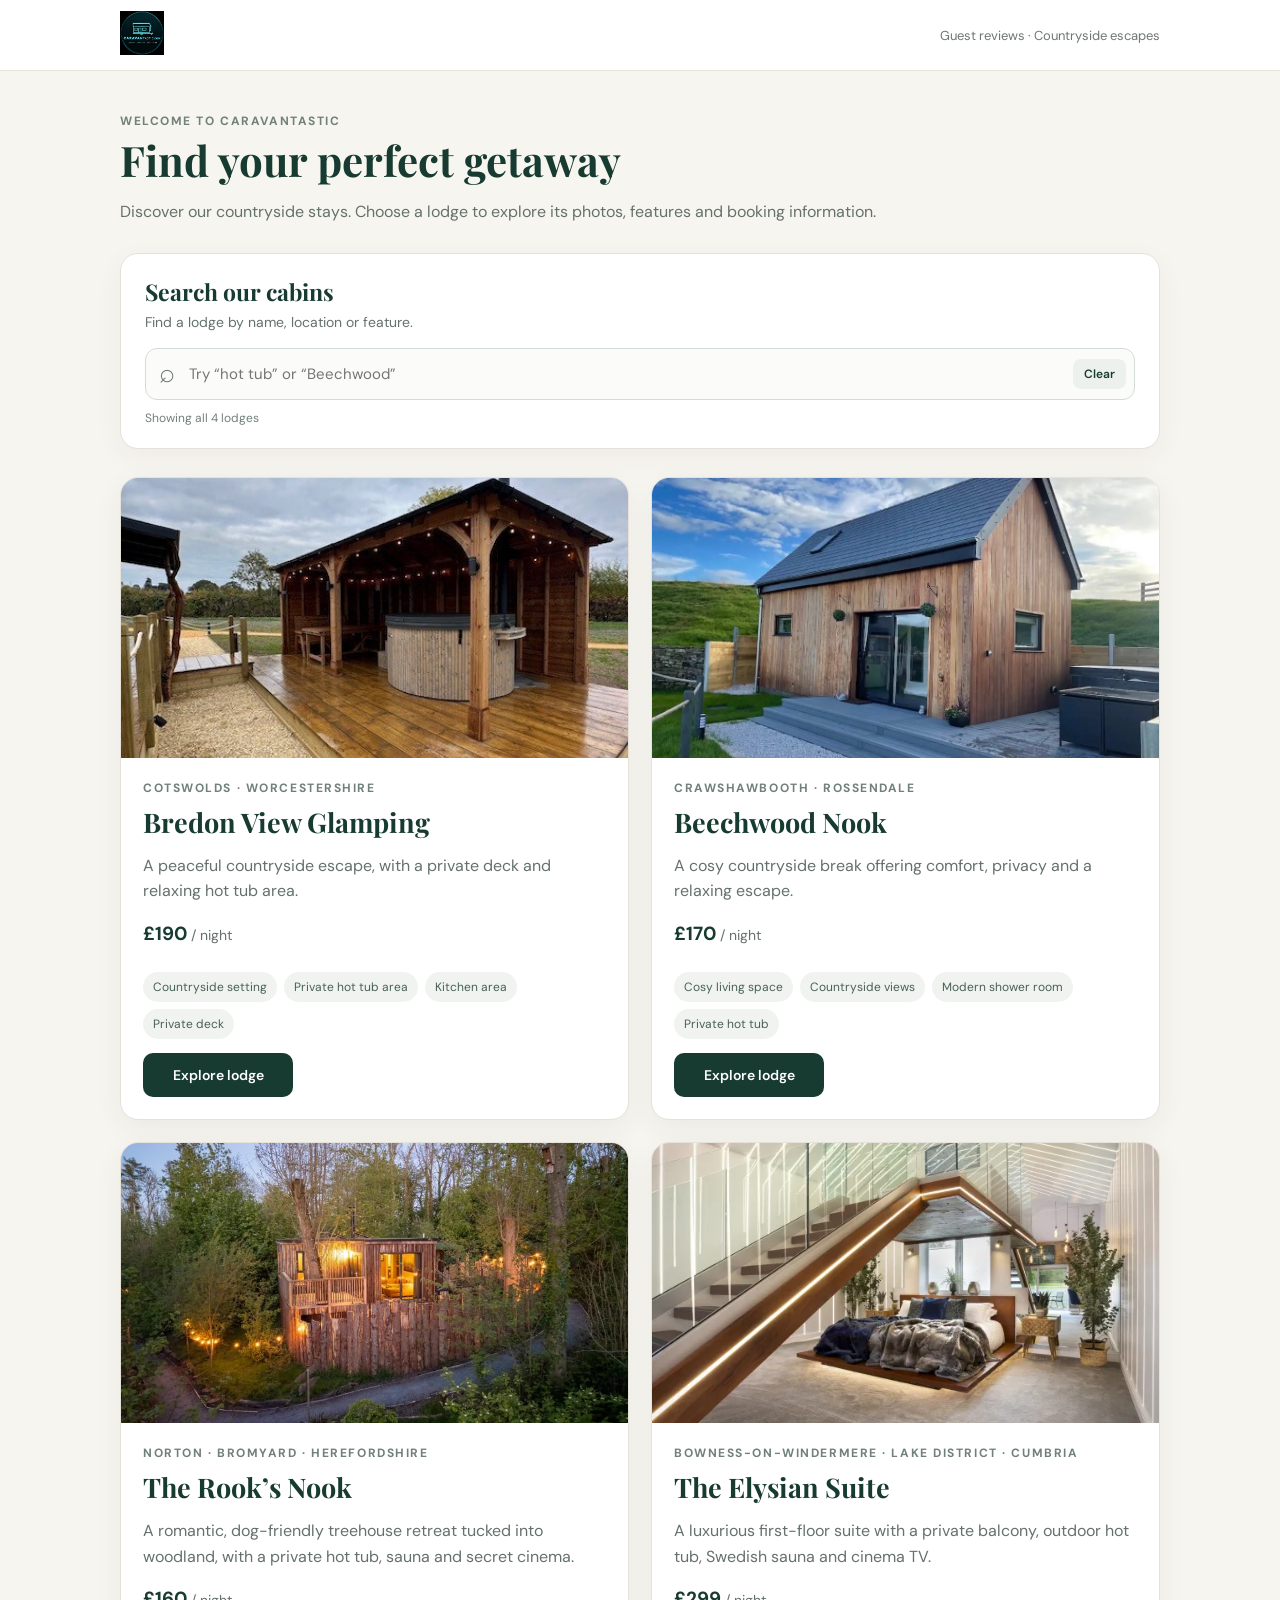
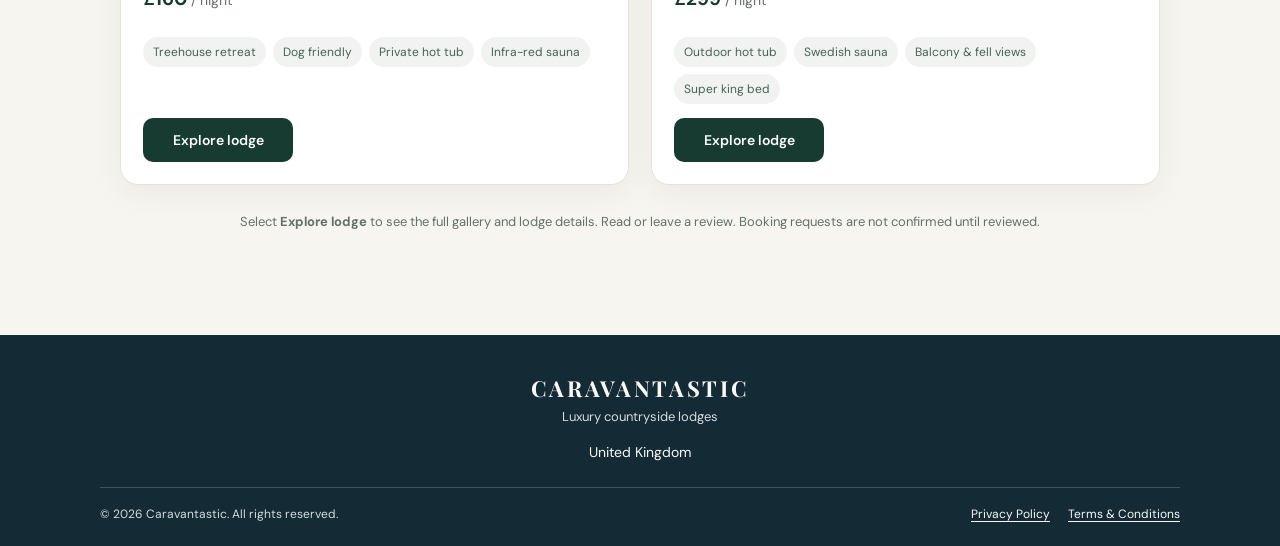
==== commit 9d98c857: "Add files via upload" ====
--- a/index.html
+++ b/index.html
@@ -1,16 +1,17 @@
 <!doctype html>
-<html lang="en"><head><meta charset="utf-8"><meta name="viewport" content="width=device-width,initial-scale=1"><title>Caravantastic Lodges | Countryside escapes</title><meta name="description" content="Discover Bredon View Glamping and Beechwood Nook."><link rel="stylesheet" href="style.css"></head>
+<html lang="en"><head><meta charset="utf-8"><meta name="viewport" content="width=device-width,initial-scale=1"><title>Caravantastic Lodges | Countryside escapes</title><meta name="description" content="Discover our countryside stays and luxury suites."><link rel="stylesheet" href="style.css"></head>
 <body><header><div class="wrap nav"><a class="brand" href="index.html"><img src="logo.jpeg" alt="Caravantastic"></a><span class="step"><a href="review.html">Guest reviews</a> · Countryside escapes</span></div></header>
 <main><div class="wrap"><div class="eyebrow">Welcome to Caravantastic</div><h1>Find your perfect getaway</h1><p class="sub">Discover our countryside stays. Choose a lodge to explore its photos, features and booking information.</p>
 <section class="cabin-search" aria-label="Search cabins">
 <div class="cabin-search-copy"><h2>Search our cabins</h2><p>Find a lodge by name, location or feature.</p></div>
 <div class="cabin-search-control"><span class="search-icon" aria-hidden="true">⌕</span><input id="cabinSearch" type="search" placeholder="Try “hot tub” or “Beechwood”" aria-label="Search cabins by name, location or feature" autocomplete="off"><button type="button" id="clearCabinSearch" class="search-clear" hidden>Clear</button></div>
-<p id="cabinSearchStatus" class="search-status" aria-live="polite">Showing all 3 lodges</p>
+<p id="cabinSearchStatus" class="search-status" aria-live="polite">Showing all 4 lodges</p>
 </section>
 <div class="grid lodge-grid" id="lodgeGrid">
 <article class="card lodge-card"><a class="lodge-photo" href="bredon.html" aria-label="Explore Bredon View Glamping"><img src="bredon-07.jpeg" alt="Bredon View Glamping"></a><div class="info"><div class="eyebrow">Cotswolds · Worcestershire</div><h2>Bredon View Glamping</h2><p class="card-copy">A peaceful countryside escape, with a private deck and relaxing hot tub area.</p><div class="price">£190 <span>/ night</span></div><div class="features"><span class="tag">Countryside setting</span><span class="tag">Private hot tub area</span><span class="tag">Kitchen area</span><span class="tag">Private deck</span></div><a class="btn lodge-link" href="bredon.html">Explore lodge</a></div></article>
 <article class="card lodge-card"><a class="lodge-photo" href="beechwood.html" aria-label="Explore Beechwood Nook"><img src="beechwood-01.jpeg" alt="Beechwood Nook"></a><div class="info"><div class="eyebrow">Crawshawbooth · Rossendale</div><h2>Beechwood Nook</h2><p class="card-copy">A cosy countryside break offering comfort, privacy and a relaxing escape.</p><div class="price">£170 <span>/ night</span></div><div class="features"><span class="tag">Cosy living space</span><span class="tag">Countryside views</span><span class="tag">Modern shower room</span><span class="tag">Private hot tub</span></div><a class="btn lodge-link" href="beechwood.html">Explore lodge</a></div></article>
-<article class="card lodge-card"><a class="lodge-photo" href="rook.html" aria-label="Explore The Rook’s Nook"><img src="rook-01.jpeg" alt="The Rook’s Nook treehouse cabin"></a><div class="info"><div class="eyebrow">Norton · Bromyard · Herefordshire</div><h2>The Rook’s Nook</h2><p class="card-copy">A romantic, dog-friendly treehouse retreat tucked into woodland, with a private hot tub, sauna and secret cinema.</p><div class="price">£160 <span>/ night</span></div><div class="features"><span class="tag">Treehouse retreat</span><span class="tag">Dog friendly</span><span class="tag">Private hot tub</span><span class="tag">Infra-red sauna</span></div><a class="btn lodge-link" href="rook.html">Explore lodge</a></div></article></div><p id="cabinNoResults" class="cabin-no-results" hidden>No lodges match that search. Try another name, location or feature.</p><p class="home-note">Select <strong>Explore lodge</strong> to see the full gallery and lodge details. <a href="review.html">Read or leave a review.</a> Booking requests are not confirmed until reviewed.</p></div></main>
+<article class="card lodge-card"><a class="lodge-photo" href="rook.html" aria-label="Explore The Rook’s Nook"><img src="rook-01.jpeg" alt="The Rook’s Nook treehouse cabin"></a><div class="info"><div class="eyebrow">Norton · Bromyard · Herefordshire</div><h2>The Rook’s Nook</h2><p class="card-copy">A romantic, dog-friendly treehouse retreat tucked into woodland, with a private hot tub, sauna and secret cinema.</p><div class="price">£160 <span>/ night</span></div><div class="features"><span class="tag">Treehouse retreat</span><span class="tag">Dog friendly</span><span class="tag">Private hot tub</span><span class="tag">Infra-red sauna</span></div><a class="btn lodge-link" href="rook.html">Explore lodge</a></div></article>
+<article class="card lodge-card"><a class="lodge-photo" href="elysian-suite.html" aria-label="Explore The Elysian Suite"><img src="elysian-suite-cover.webp" alt="The Elysian Suite luxury bedroom with vaulted glass ceiling"></a><div class="info"><div class="eyebrow">Bowness-on-Windermere · Lake District · Cumbria</div><h2>The Elysian Suite</h2><p class="card-copy">A luxurious first-floor suite with a private balcony, outdoor hot tub, Swedish sauna and cinema TV.</p><div class="price">£299 <span>/ night</span></div><div class="features"><span class="tag">Outdoor hot tub</span><span class="tag">Swedish sauna</span><span class="tag">Balcony & fell views</span><span class="tag">Super king bed</span></div><a class="btn lodge-link" href="elysian-suite.html">Explore lodge</a></div></article></div><p id="cabinNoResults" class="cabin-no-results" hidden>No lodges match that search. Try another name, location or feature.</p><p class="home-note">Select <strong>Explore lodge</strong> to see the full gallery and lodge details. <a href="review.html">Read or leave a review.</a> Booking requests are not confirmed until reviewed.</p></div></main>
 <footer class="site-footer"><div class="footer-brand">CARAVANTASTIC</div><div class="footer-tagline">Luxury countryside lodges</div><div class="footer-location">United Kingdom</div><div class="footer-bottom"><span>© 2026 Caravantastic. All rights reserved.</span><nav aria-label="Footer"><a href="privacy.html">Privacy Policy</a><a href="terms.html">Terms &amp; Conditions</a></nav></div></footer><script>
 (() => {
   const input = document.getElementById('cabinSearch');
@@ -26,7 +27,7 @@
       card.hidden = !matches;
       if (matches) visible++;
     });
-    status.textContent = query ? `${visible} ${visible === 1 ? 'lodge' : 'lodges'} found` : 'Showing all 3 lodges';
+    status.textContent = query ? `${visible} ${visible === 1 ? 'lodge' : 'lodges'} found` : 'Showing all 4 lodges';
     empty.hidden = visible !== 0;
     clear.hidden = !input.value;
   };
--- a/style.css
+++ b/style.css
@@ -69,3 +69,29 @@
 .card-return-button{display:inline-flex;justify-content:center;align-items:center;background:#064f40;color:#fff;padding:15px 22px;border-radius:10px;font-weight:700;font-size:14px;min-height:49px}
 .card-unavailable-small{font-size:12px;color:#839087;line-height:1.6;margin:20px 0 0}
 @media(max-width:760px){.checkout-nav-clean{min-height:75px}.checkout-logo img{width:100px;height:65px}.checkout-main{padding-top:23px}.checkout-layout{grid-template-columns:1fr}.checkout-summary-panel{grid-row:auto}.checkout-payment-panel{padding:18px}.checkout-method{grid-template-columns:40px minmax(0,1fr) auto;padding:14px;gap:11px}.checkout-method-link .method-copy{grid-column:auto;grid-row:auto}.checkout-method-link .method-icon{grid-row:auto}.method-chevron{font-size:25px}.checkout-heading-clean{margin-bottom:20px}.card-unavailable-panel{margin:12px auto 35px}}
+
+
+/* Mobile checkout hardening: keep the logo compact and prevent fixed-width overflow */
+.checkout-page, .checkout-page body{width:100%;max-width:100%;overflow-x:hidden}
+.checkout-page .wrap{width:100%;max-width:1080px;margin-left:auto;margin-right:auto}
+.checkout-page .checkout-logo img{width:88px!important;height:70px!important;max-width:88px!important;max-height:70px!important;object-fit:contain!important;display:block!important}
+.checkout-page .checkout-layout{width:100%;grid-template-columns:minmax(0,1.15fr) minmax(0,.85fr)}
+.checkout-page .checkout-payment-panel,.checkout-page .checkout-summary-panel{min-width:0}
+.checkout-page .checkout-method{min-width:0}
+.checkout-page .method-copy{min-width:0;overflow-wrap:anywhere}
+.checkout-page .checkout-wallet{overflow-wrap:anywhere}
+@media(max-width:760px){
+ .checkout-page .wrap{padding-left:14px!important;padding-right:14px!important}
+ .checkout-page .checkout-nav-clean{min-height:70px!important}
+ .checkout-page .checkout-logo img{width:72px!important;height:60px!important;max-width:72px!important;max-height:60px!important}
+ .checkout-page .checkout-layout{display:grid!important;grid-template-columns:minmax(0,1fr)!important;gap:16px!important}
+ .checkout-page .checkout-summary-panel{grid-row:auto!important;position:static!important}
+ .checkout-page .checkout-payment-panel{padding:16px!important}
+ .checkout-page .checkout-method{grid-template-columns:36px minmax(0,1fr)!important;gap:10px!important;padding:13px!important}
+ .checkout-page .checkout-method .method-icon{grid-column:1!important;grid-row:1!important;width:36px!important;height:36px!important}
+ .checkout-page .checkout-method .method-copy{grid-column:2!important;grid-row:1!important}
+ .checkout-page .checkout-method .method-action{grid-column:2!important;grid-row:2!important;justify-self:start!important;white-space:normal!important}
+ .checkout-page .checkout-method-link .method-chevron{grid-column:2!important;grid-row:2!important;justify-self:end!important}
+ .checkout-page .checkout-heading-clean h1{font-size:clamp(28px,8vw,36px)!important}
+ .checkout-page .checkout-heading-clean{margin-bottom:18px!important}
+}
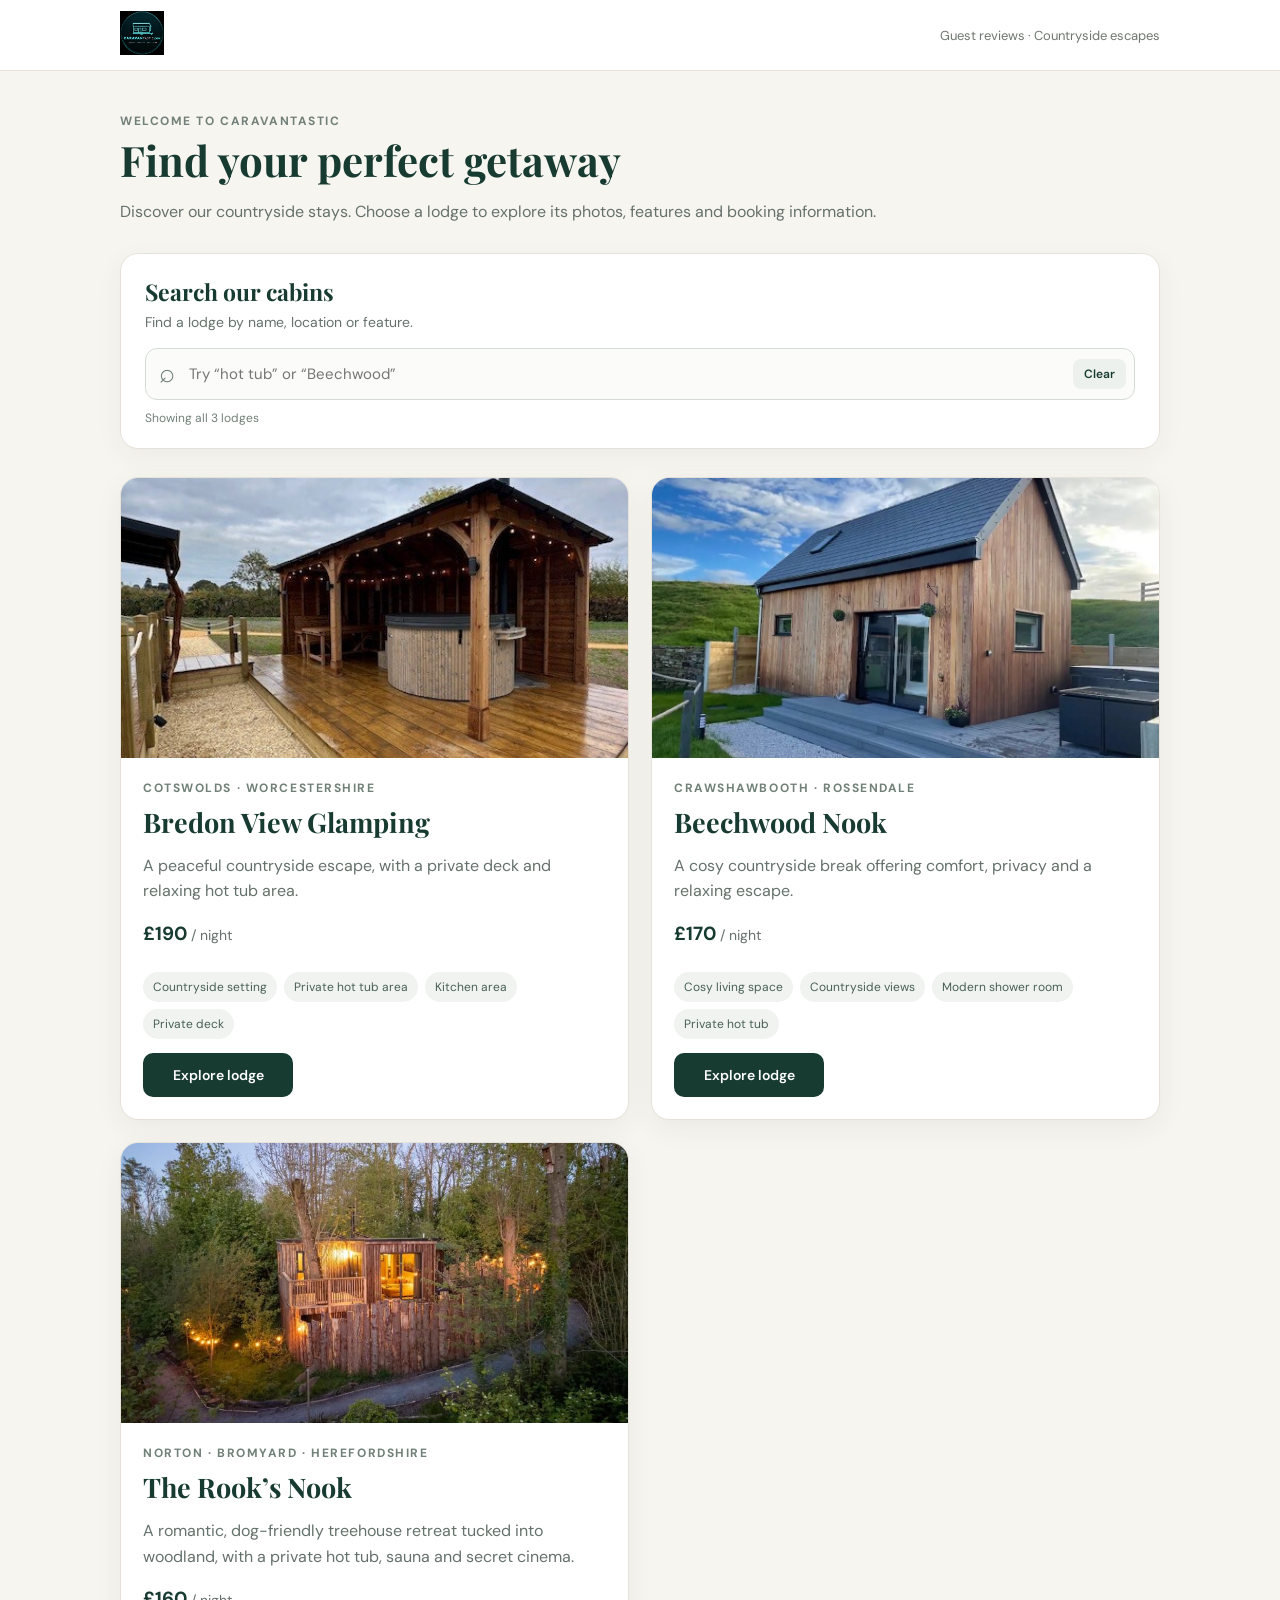
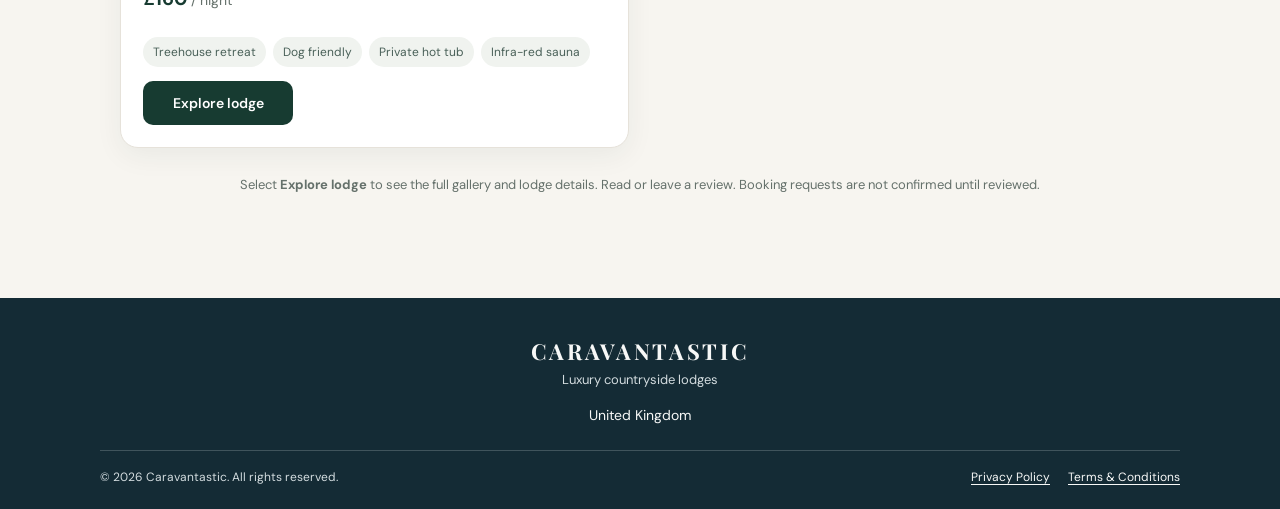
==== commit 84a2a366: "Add files via upload" ====
--- a/index.html
+++ b/index.html
@@ -1,17 +1,16 @@
 <!doctype html>
-<html lang="en"><head><meta charset="utf-8"><meta name="viewport" content="width=device-width,initial-scale=1"><title>Caravantastic Lodges | Countryside escapes</title><meta name="description" content="Discover our countryside stays and luxury suites."><link rel="stylesheet" href="style.css"></head>
+<html lang="en"><head><meta charset="utf-8"><meta name="viewport" content="width=device-width,initial-scale=1"><title>Caravantastic Lodges | Countryside escapes</title><meta name="description" content="Discover Bredon View Glamping and Beechwood Nook."><link rel="stylesheet" href="style.css"></head>
 <body><header><div class="wrap nav"><a class="brand" href="index.html"><img src="logo.jpeg" alt="Caravantastic"></a><span class="step"><a href="review.html">Guest reviews</a> · Countryside escapes</span></div></header>
 <main><div class="wrap"><div class="eyebrow">Welcome to Caravantastic</div><h1>Find your perfect getaway</h1><p class="sub">Discover our countryside stays. Choose a lodge to explore its photos, features and booking information.</p>
 <section class="cabin-search" aria-label="Search cabins">
 <div class="cabin-search-copy"><h2>Search our cabins</h2><p>Find a lodge by name, location or feature.</p></div>
 <div class="cabin-search-control"><span class="search-icon" aria-hidden="true">⌕</span><input id="cabinSearch" type="search" placeholder="Try “hot tub” or “Beechwood”" aria-label="Search cabins by name, location or feature" autocomplete="off"><button type="button" id="clearCabinSearch" class="search-clear" hidden>Clear</button></div>
-<p id="cabinSearchStatus" class="search-status" aria-live="polite">Showing all 4 lodges</p>
+<p id="cabinSearchStatus" class="search-status" aria-live="polite">Showing all 3 lodges</p>
 </section>
 <div class="grid lodge-grid" id="lodgeGrid">
 <article class="card lodge-card"><a class="lodge-photo" href="bredon.html" aria-label="Explore Bredon View Glamping"><img src="bredon-07.jpeg" alt="Bredon View Glamping"></a><div class="info"><div class="eyebrow">Cotswolds · Worcestershire</div><h2>Bredon View Glamping</h2><p class="card-copy">A peaceful countryside escape, with a private deck and relaxing hot tub area.</p><div class="price">£190 <span>/ night</span></div><div class="features"><span class="tag">Countryside setting</span><span class="tag">Private hot tub area</span><span class="tag">Kitchen area</span><span class="tag">Private deck</span></div><a class="btn lodge-link" href="bredon.html">Explore lodge</a></div></article>
 <article class="card lodge-card"><a class="lodge-photo" href="beechwood.html" aria-label="Explore Beechwood Nook"><img src="beechwood-01.jpeg" alt="Beechwood Nook"></a><div class="info"><div class="eyebrow">Crawshawbooth · Rossendale</div><h2>Beechwood Nook</h2><p class="card-copy">A cosy countryside break offering comfort, privacy and a relaxing escape.</p><div class="price">£170 <span>/ night</span></div><div class="features"><span class="tag">Cosy living space</span><span class="tag">Countryside views</span><span class="tag">Modern shower room</span><span class="tag">Private hot tub</span></div><a class="btn lodge-link" href="beechwood.html">Explore lodge</a></div></article>
-<article class="card lodge-card"><a class="lodge-photo" href="rook.html" aria-label="Explore The Rook’s Nook"><img src="rook-01.jpeg" alt="The Rook’s Nook treehouse cabin"></a><div class="info"><div class="eyebrow">Norton · Bromyard · Herefordshire</div><h2>The Rook’s Nook</h2><p class="card-copy">A romantic, dog-friendly treehouse retreat tucked into woodland, with a private hot tub, sauna and secret cinema.</p><div class="price">£160 <span>/ night</span></div><div class="features"><span class="tag">Treehouse retreat</span><span class="tag">Dog friendly</span><span class="tag">Private hot tub</span><span class="tag">Infra-red sauna</span></div><a class="btn lodge-link" href="rook.html">Explore lodge</a></div></article>
-<article class="card lodge-card"><a class="lodge-photo" href="elysian-suite.html" aria-label="Explore The Elysian Suite"><img src="elysian-suite-cover.webp" alt="The Elysian Suite luxury bedroom with vaulted glass ceiling"></a><div class="info"><div class="eyebrow">Bowness-on-Windermere · Lake District · Cumbria</div><h2>The Elysian Suite</h2><p class="card-copy">A luxurious first-floor suite with a private balcony, outdoor hot tub, Swedish sauna and cinema TV.</p><div class="price">£299 <span>/ night</span></div><div class="features"><span class="tag">Outdoor hot tub</span><span class="tag">Swedish sauna</span><span class="tag">Balcony & fell views</span><span class="tag">Super king bed</span></div><a class="btn lodge-link" href="elysian-suite.html">Explore lodge</a></div></article></div><p id="cabinNoResults" class="cabin-no-results" hidden>No lodges match that search. Try another name, location or feature.</p><p class="home-note">Select <strong>Explore lodge</strong> to see the full gallery and lodge details. <a href="review.html">Read or leave a review.</a> Booking requests are not confirmed until reviewed.</p></div></main>
+<article class="card lodge-card"><a class="lodge-photo" href="rook.html" aria-label="Explore The Rook’s Nook"><img src="rook-01.jpeg" alt="The Rook’s Nook treehouse cabin"></a><div class="info"><div class="eyebrow">Norton · Bromyard · Herefordshire</div><h2>The Rook’s Nook</h2><p class="card-copy">A romantic, dog-friendly treehouse retreat tucked into woodland, with a private hot tub, sauna and secret cinema.</p><div class="price">£160 <span>/ night</span></div><div class="features"><span class="tag">Treehouse retreat</span><span class="tag">Dog friendly</span><span class="tag">Private hot tub</span><span class="tag">Infra-red sauna</span></div><a class="btn lodge-link" href="rook.html">Explore lodge</a></div></article></div><p id="cabinNoResults" class="cabin-no-results" hidden>No lodges match that search. Try another name, location or feature.</p><p class="home-note">Select <strong>Explore lodge</strong> to see the full gallery and lodge details. <a href="review.html">Read or leave a review.</a> Booking requests are not confirmed until reviewed.</p></div></main>
 <footer class="site-footer"><div class="footer-brand">CARAVANTASTIC</div><div class="footer-tagline">Luxury countryside lodges</div><div class="footer-location">United Kingdom</div><div class="footer-bottom"><span>© 2026 Caravantastic. All rights reserved.</span><nav aria-label="Footer"><a href="privacy.html">Privacy Policy</a><a href="terms.html">Terms &amp; Conditions</a></nav></div></footer><script>
 (() => {
   const input = document.getElementById('cabinSearch');
@@ -27,7 +26,7 @@
       card.hidden = !matches;
       if (matches) visible++;
     });
-    status.textContent = query ? `${visible} ${visible === 1 ? 'lodge' : 'lodges'} found` : 'Showing all 4 lodges';
+    status.textContent = query ? `${visible} ${visible === 1 ? 'lodge' : 'lodges'} found` : 'Showing all 3 lodges';
     empty.hidden = visible !== 0;
     clear.hidden = !input.value;
   };
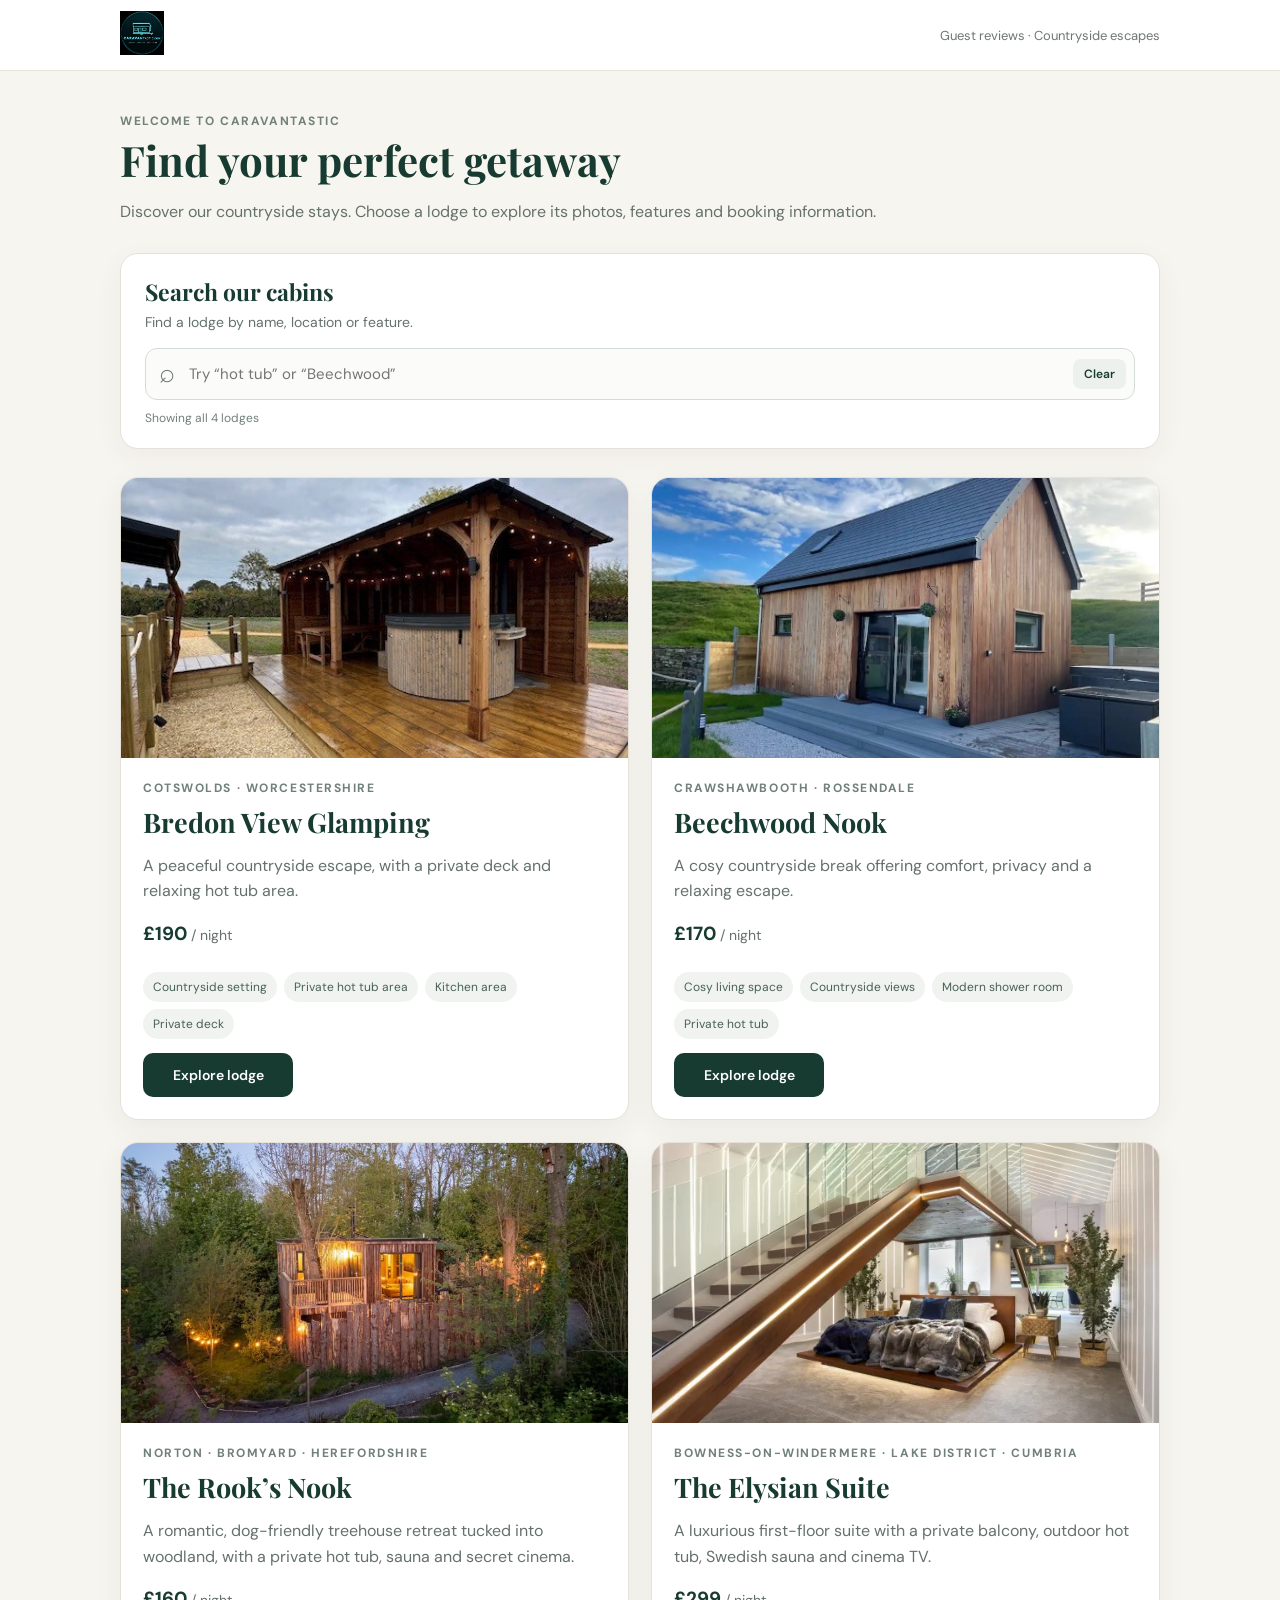
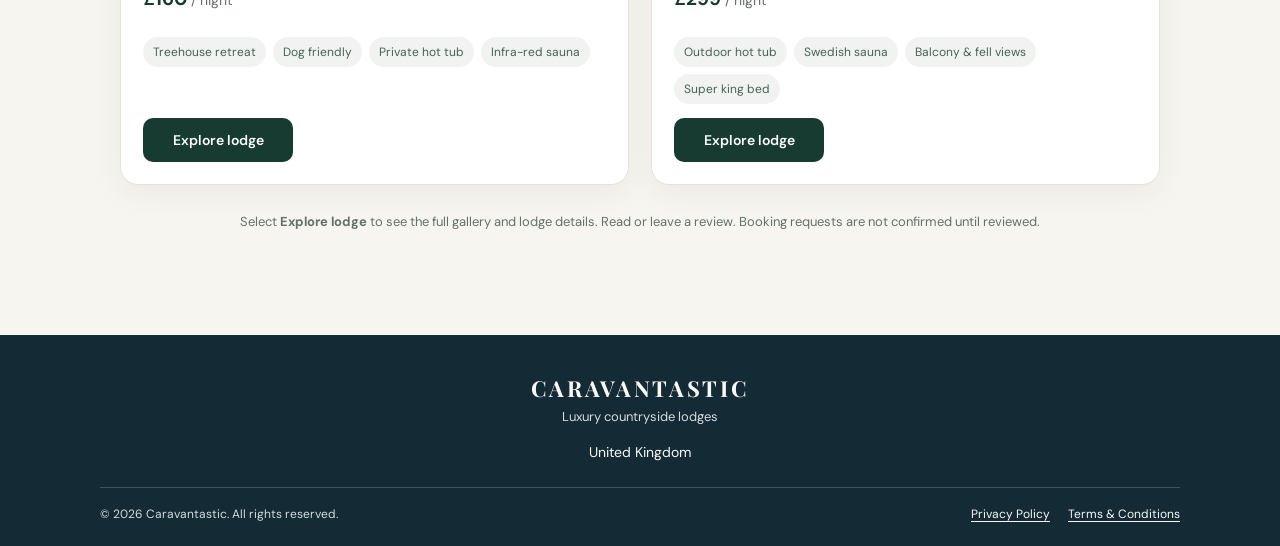
==== commit b29b3c3c: "Add files via upload" ====
--- a/index.html
+++ b/index.html
@@ -1,16 +1,17 @@
 <!doctype html>
-<html lang="en"><head><meta charset="utf-8"><meta name="viewport" content="width=device-width,initial-scale=1"><title>Caravantastic Lodges | Countryside escapes</title><meta name="description" content="Discover Bredon View Glamping and Beechwood Nook."><link rel="stylesheet" href="style.css"></head>
+<html lang="en"><head><meta charset="utf-8"><meta name="viewport" content="width=device-width,initial-scale=1"><title>Caravantastic Lodges | Countryside escapes</title><meta name="description" content="Discover our countryside stays and luxury suites."><link rel="stylesheet" href="style.css"></head>
 <body><header><div class="wrap nav"><a class="brand" href="index.html"><img src="logo.jpeg" alt="Caravantastic"></a><span class="step"><a href="review.html">Guest reviews</a> · Countryside escapes</span></div></header>
 <main><div class="wrap"><div class="eyebrow">Welcome to Caravantastic</div><h1>Find your perfect getaway</h1><p class="sub">Discover our countryside stays. Choose a lodge to explore its photos, features and booking information.</p>
 <section class="cabin-search" aria-label="Search cabins">
 <div class="cabin-search-copy"><h2>Search our cabins</h2><p>Find a lodge by name, location or feature.</p></div>
 <div class="cabin-search-control"><span class="search-icon" aria-hidden="true">⌕</span><input id="cabinSearch" type="search" placeholder="Try “hot tub” or “Beechwood”" aria-label="Search cabins by name, location or feature" autocomplete="off"><button type="button" id="clearCabinSearch" class="search-clear" hidden>Clear</button></div>
-<p id="cabinSearchStatus" class="search-status" aria-live="polite">Showing all 3 lodges</p>
+<p id="cabinSearchStatus" class="search-status" aria-live="polite">Showing all 4 lodges</p>
 </section>
 <div class="grid lodge-grid" id="lodgeGrid">
 <article class="card lodge-card"><a class="lodge-photo" href="bredon.html" aria-label="Explore Bredon View Glamping"><img src="bredon-07.jpeg" alt="Bredon View Glamping"></a><div class="info"><div class="eyebrow">Cotswolds · Worcestershire</div><h2>Bredon View Glamping</h2><p class="card-copy">A peaceful countryside escape, with a private deck and relaxing hot tub area.</p><div class="price">£190 <span>/ night</span></div><div class="features"><span class="tag">Countryside setting</span><span class="tag">Private hot tub area</span><span class="tag">Kitchen area</span><span class="tag">Private deck</span></div><a class="btn lodge-link" href="bredon.html">Explore lodge</a></div></article>
 <article class="card lodge-card"><a class="lodge-photo" href="beechwood.html" aria-label="Explore Beechwood Nook"><img src="beechwood-01.jpeg" alt="Beechwood Nook"></a><div class="info"><div class="eyebrow">Crawshawbooth · Rossendale</div><h2>Beechwood Nook</h2><p class="card-copy">A cosy countryside break offering comfort, privacy and a relaxing escape.</p><div class="price">£170 <span>/ night</span></div><div class="features"><span class="tag">Cosy living space</span><span class="tag">Countryside views</span><span class="tag">Modern shower room</span><span class="tag">Private hot tub</span></div><a class="btn lodge-link" href="beechwood.html">Explore lodge</a></div></article>
-<article class="card lodge-card"><a class="lodge-photo" href="rook.html" aria-label="Explore The Rook’s Nook"><img src="rook-01.jpeg" alt="The Rook’s Nook treehouse cabin"></a><div class="info"><div class="eyebrow">Norton · Bromyard · Herefordshire</div><h2>The Rook’s Nook</h2><p class="card-copy">A romantic, dog-friendly treehouse retreat tucked into woodland, with a private hot tub, sauna and secret cinema.</p><div class="price">£160 <span>/ night</span></div><div class="features"><span class="tag">Treehouse retreat</span><span class="tag">Dog friendly</span><span class="tag">Private hot tub</span><span class="tag">Infra-red sauna</span></div><a class="btn lodge-link" href="rook.html">Explore lodge</a></div></article></div><p id="cabinNoResults" class="cabin-no-results" hidden>No lodges match that search. Try another name, location or feature.</p><p class="home-note">Select <strong>Explore lodge</strong> to see the full gallery and lodge details. <a href="review.html">Read or leave a review.</a> Booking requests are not confirmed until reviewed.</p></div></main>
+<article class="card lodge-card"><a class="lodge-photo" href="rook.html" aria-label="Explore The Rook’s Nook"><img src="rook-01.jpeg" alt="The Rook’s Nook treehouse cabin"></a><div class="info"><div class="eyebrow">Norton · Bromyard · Herefordshire</div><h2>The Rook’s Nook</h2><p class="card-copy">A romantic, dog-friendly treehouse retreat tucked into woodland, with a private hot tub, sauna and secret cinema.</p><div class="price">£160 <span>/ night</span></div><div class="features"><span class="tag">Treehouse retreat</span><span class="tag">Dog friendly</span><span class="tag">Private hot tub</span><span class="tag">Infra-red sauna</span></div><a class="btn lodge-link" href="rook.html">Explore lodge</a></div></article>
+<article class="card lodge-card"><a class="lodge-photo" href="elysian-suite.html" aria-label="Explore The Elysian Suite"><img src="elysian-suite-cover.webp" alt="The Elysian Suite luxury bedroom with vaulted glass ceiling"></a><div class="info"><div class="eyebrow">Bowness-on-Windermere · Lake District · Cumbria</div><h2>The Elysian Suite</h2><p class="card-copy">A luxurious first-floor suite with a private balcony, outdoor hot tub, Swedish sauna and cinema TV.</p><div class="price">£299 <span>/ night</span></div><div class="features"><span class="tag">Outdoor hot tub</span><span class="tag">Swedish sauna</span><span class="tag">Balcony & fell views</span><span class="tag">Super king bed</span></div><a class="btn lodge-link" href="elysian-suite.html">Explore lodge</a></div></article></div><p id="cabinNoResults" class="cabin-no-results" hidden>No lodges match that search. Try another name, location or feature.</p><p class="home-note">Select <strong>Explore lodge</strong> to see the full gallery and lodge details. <a href="review.html">Read or leave a review.</a> Booking requests are not confirmed until reviewed.</p></div></main>
 <footer class="site-footer"><div class="footer-brand">CARAVANTASTIC</div><div class="footer-tagline">Luxury countryside lodges</div><div class="footer-location">United Kingdom</div><div class="footer-bottom"><span>© 2026 Caravantastic. All rights reserved.</span><nav aria-label="Footer"><a href="privacy.html">Privacy Policy</a><a href="terms.html">Terms &amp; Conditions</a></nav></div></footer><script>
 (() => {
   const input = document.getElementById('cabinSearch');
@@ -26,7 +27,7 @@
       card.hidden = !matches;
       if (matches) visible++;
     });
-    status.textContent = query ? `${visible} ${visible === 1 ? 'lodge' : 'lodges'} found` : 'Showing all 3 lodges';
+    status.textContent = query ? `${visible} ${visible === 1 ? 'lodge' : 'lodges'} found` : 'Showing all 4 lodges';
     empty.hidden = visible !== 0;
     clear.hidden = !input.value;
   };
